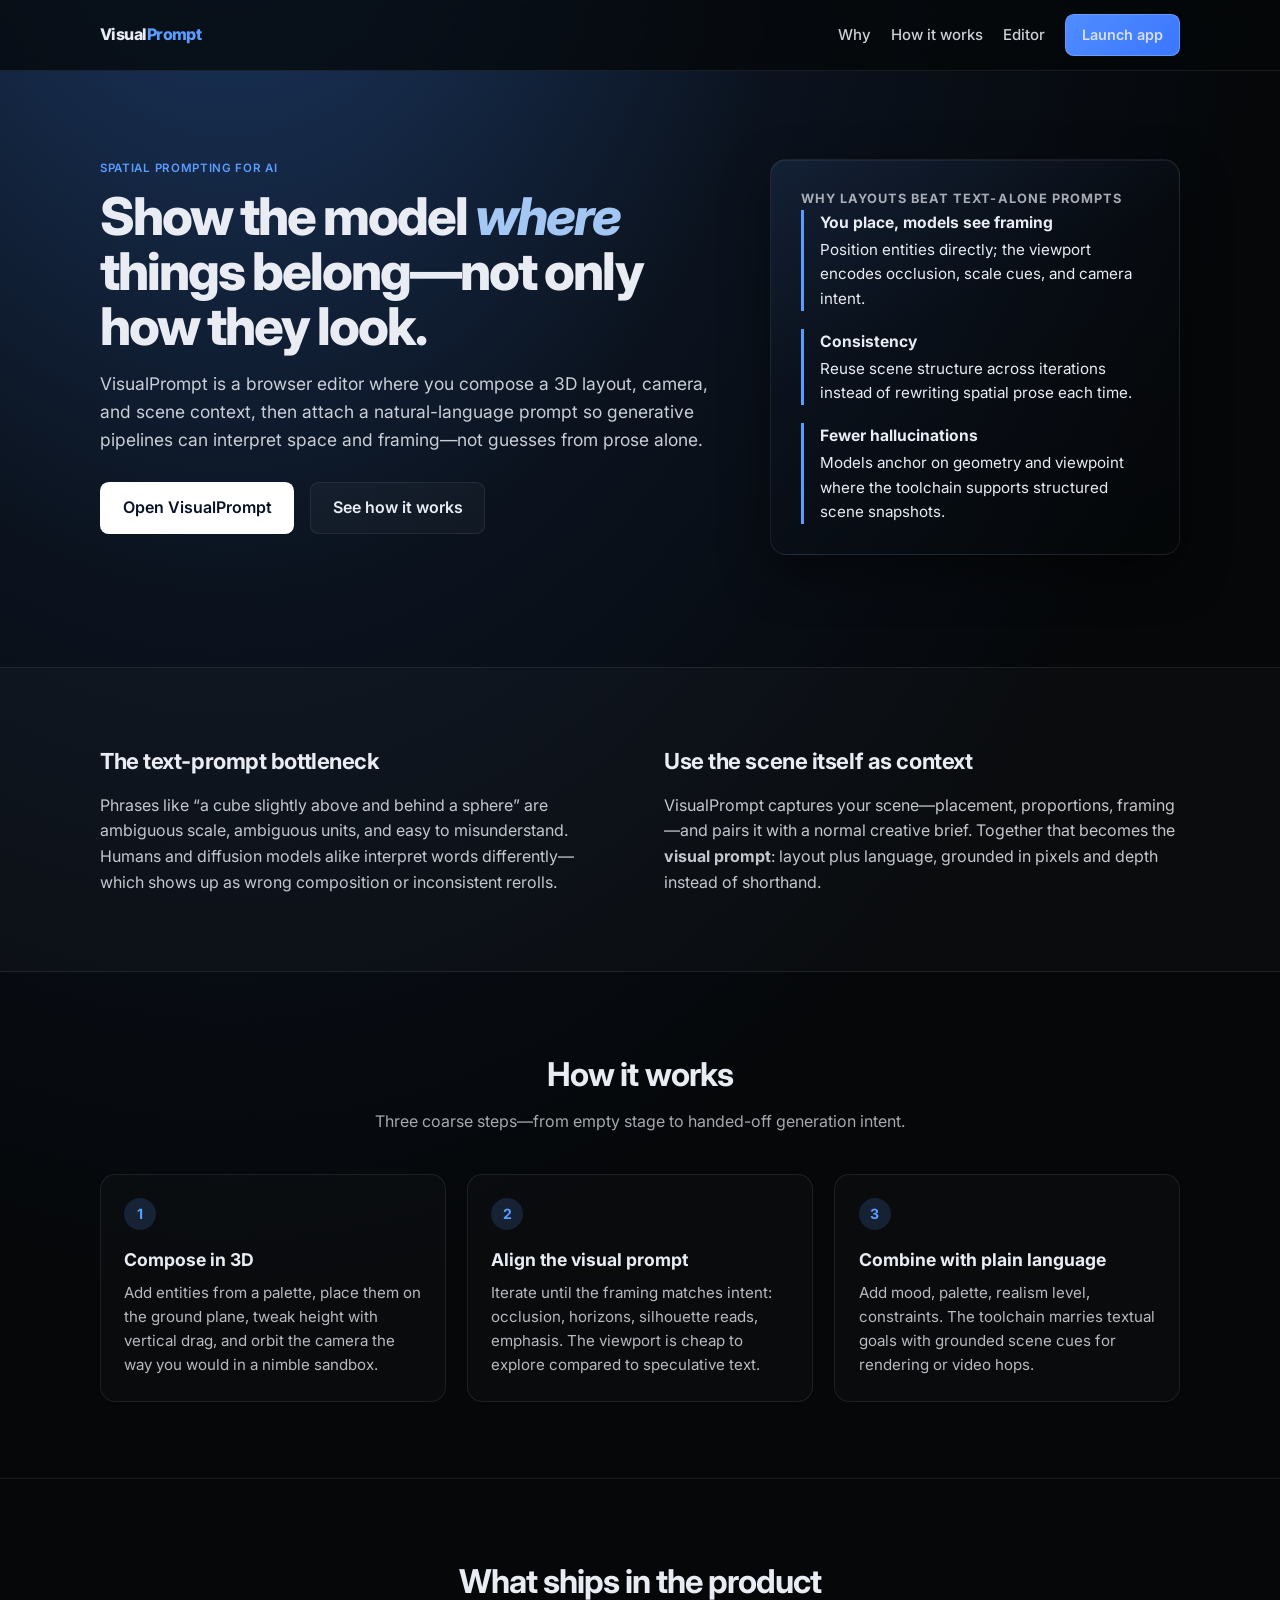
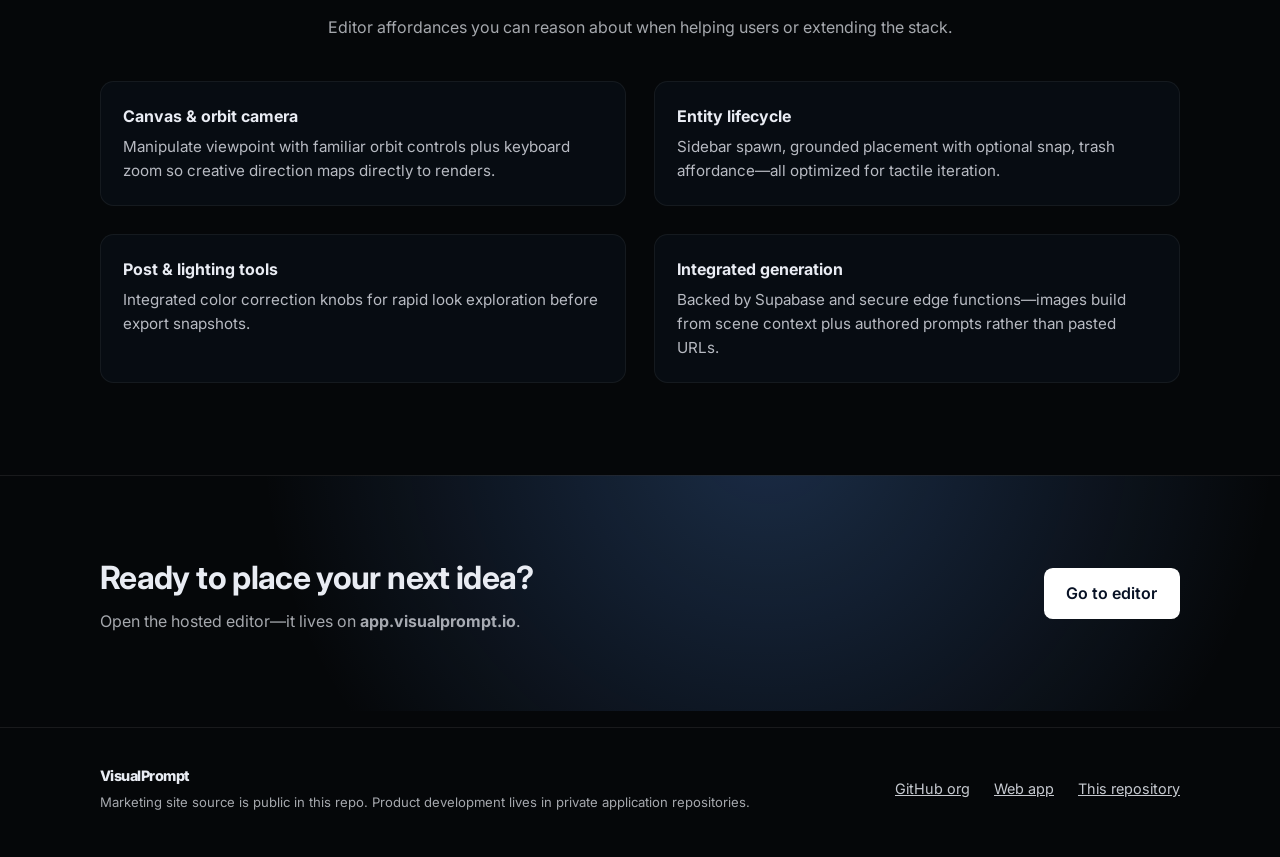
==== site/index.html @ 8e456f0f "Add GitHub Pages marketing site and agent-oriented README. Made-with: Cursor" ====
<!DOCTYPE html>
<html lang="en">
<head>
  <meta charset="UTF-8" />
  <meta name="viewport" content="width=device-width, initial-scale=1.0" />
  <meta name="description" content="VisualPrompt — compose 3D scenes as spatial visual prompts for generative image and video models." />
  <title>VisualPrompt — 3D layout as your prompt</title>
  <link rel="preconnect" href="https://fonts.googleapis.com" />
  <link rel="preconnect" href="https://fonts.gstatic.com" crossorigin />
  <link href="https://fonts.googleapis.com/css2?family=Inter:ital,wght@0,400;0,500;0,600;0,700;0,800;1,450&display=swap" rel="stylesheet" />
  <link rel="stylesheet" href="styles.css" />
</head>
<body>
  <a class="skip-link" href="#main">Skip to content</a>

  <header class="site-header">
    <div class="container header-inner">
      <a class="logo" href="#">Visual<span class="logo-mark">Prompt</span></a>
      <nav class="nav" aria-label="Primary">
        <a href="#why">Why</a>
        <a href="#how">How it works</a>
        <a href="#product">Editor</a>
        <a class="btn btn-primary" href="https://app.visualprompt.io/">Launch app</a>
      </nav>
    </div>
  </header>

  <main id="main">
    <section class="hero container">
      <div class="hero-grid">
        <div class="hero-copy">
          <p class="eyebrow">Spatial prompting for AI</p>
          <h1>Show the model <em>where</em> things belong—not only how they look.</h1>
          <p class="hero-lede">
            VisualPrompt is a browser editor where you compose a 3D layout, camera, and scene context, then attach a natural-language prompt so generative pipelines can interpret space and framing—not guesses from prose alone.
          </p>
          <div class="hero-actions">
            <a class="btn btn-lg btn-inverse" href="https://app.visualprompt.io/">Open VisualPrompt</a>
            <a class="btn btn-lg btn-ghost" href="#how">See how it works</a>
          </div>
        </div>

        <aside class="hero-panel" aria-labelledby="benefits-heading">
          <h2 id="benefits-heading" class="muted" style="font-size: 0.8rem; text-transform: uppercase; letter-spacing: 0.08em;">
            Why layouts beat text-alone prompts
          </h2>
          <ul class="stat-list">
            <li><strong>You place, models see framing</strong>Position entities directly; the viewport encodes occlusion, scale cues, and camera intent.</li>
            <li><strong>Consistency</strong>Reuse scene structure across iterations instead of rewriting spatial prose each time.</li>
            <li><strong>Fewer hallucinations</strong>Models anchor on geometry and viewpoint where the toolchain supports structured scene snapshots.</li>
          </ul>
        </aside>
      </div>
    </section>

    <section class="problem-solution band" id="why">
      <div class="container two-col">
        <div>
          <h2>The text-prompt bottleneck</h2>
          <p>
            Phrases like “a cube slightly above and behind a sphere” are ambiguous scale, ambiguous units, and easy to misunderstand. Humans and diffusion models alike interpret words differently—which shows up as wrong composition or inconsistent rerolls.
          </p>
        </div>
        <div>
          <h2>Use the scene itself as context</h2>
          <p>
            VisualPrompt captures your scene—placement, proportions, framing—and pairs it with a normal creative brief. Together that becomes the <strong>visual prompt</strong>: layout plus language, grounded in pixels and depth instead of shorthand.
          </p>
        </div>
      </div>
    </section>

    <section class="band" id="how">
      <div class="container">
        <header class="section-head">
          <h2>How it works</h2>
          <p class="muted">Three coarse steps—from empty stage to handed-off generation intent.</p>
        </header>
        <ol class="step-cards" role="list">
          <li>
            <span class="step-num">1</span>
            <h3>Compose in 3D</h3>
            <p>Add entities from a palette, place them on the ground plane, tweak height with vertical drag, and orbit the camera the way you would in a nimble sandbox.</p>
          </li>
          <li>
            <span class="step-num">2</span>
            <h3>Align the visual prompt</h3>
            <p>Iterate until the framing matches intent: occlusion, horizons, silhouette reads, emphasis. The viewport is cheap to explore compared to speculative text.</p>
          </li>
          <li>
            <span class="step-num">3</span>
            <h3>Combine with plain language</h3>
            <p>Add mood, palette, realism level, constraints. The toolchain marries textual goals with grounded scene cues for rendering or video hops.</p>
          </li>
        </ol>
      </div>
    </section>

    <section class="product-band band" id="product">
      <div class="container">
        <header class="section-head">
          <h2>What ships in the product</h2>
          <p class="muted">Editor affordances you can reason about when helping users or extending the stack.</p>
        </header>
        <dl class="feature-grid">
          <div>
            <dt>Canvas & orbit camera</dt>
            <dd>Manipulate viewpoint with familiar orbit controls plus keyboard zoom so creative direction maps directly to renders.</dd>
          </div>
          <div>
            <dt>Entity lifecycle</dt>
            <dd>Sidebar spawn, grounded placement with optional snap, trash affordance—all optimized for tactile iteration.</dd>
          </div>
          <div>
            <dt>Post & lighting tools</dt>
            <dd>Integrated color correction knobs for rapid look exploration before export snapshots.</dd>
          </div>
          <div>
            <dt>Integrated generation</dt>
            <dd>Backed by Supabase and secure edge functions—images build from scene context plus authored prompts rather than pasted URLs.</dd>
          </div>
        </dl>
      </div>
    </section>

    <section class="cta band">
      <div class="container cta-inner">
        <div>
          <h2>Ready to place your next idea?</h2>
          <p class="muted">Open the hosted editor—it lives on <strong>app.visualprompt.io</strong>.</p>
        </div>
        <a class="btn btn-lg btn-inverse" href="https://app.visualprompt.io/">Go to editor</a>
      </div>
    </section>
  </main>

  <footer class="site-footer">
    <div class="container footer-grid">
      <div>
        <div class="footer-logo logo">VisualPrompt</div>
        <div class="small muted">Marketing site source is public in this repo. Product development lives in private application repositories.</div>
      </div>
      <div class="footer-links">
        <a href="https://github.com/VisualPrompt-io">GitHub org</a>
        <a href="https://app.visualprompt.io/">Web app</a>
        <a href="https://github.com/VisualPrompt-io/visualprompt.io">This repository</a>
      </div>
    </div>
  </footer>
</body>
</html>
---- site/styles.css ----
*,
*::before,
*::after {
  box-sizing: border-box;
}

:root {
  --bg-deep: #050709;
  --bg-overlay: radial-gradient(
    115% 90% at 18% -12%,
    #1f3f6f 0%,
    rgba(22, 40, 70, 0.35) 40%,
    transparent 72%
  );
  --text: #e9ecf3;
  --muted: rgba(233, 236, 243, 0.7);
  --line: rgba(255, 255, 255, 0.08);
  --accent: #5b9cff;
  --accent-strong: #3b76ff;
}

html {
  scroll-behavior: smooth;
}

body {
  margin: 0;
  font-family: Inter, system-ui, -apple-system, sans-serif;
  color: var(--text);
  background-color: var(--bg-deep);
  background-image: var(--bg-overlay);
  min-height: 100vh;
  line-height: 1.6;
}

a {
  color: inherit;
}

.skip-link {
  position: absolute;
  left: -999rem;
  top: 0.75rem;
  padding: 0.5rem 1rem;
  background: var(--accent-strong);
  color: #fff;
  border-radius: 4px;
  z-index: 1000;
}

.skip-link:focus {
  left: 0.75rem;
}

.container {
  width: min(1080px, 100% - 2.5rem);
  margin-inline: auto;
}

.site-header {
  position: sticky;
  top: 0;
  z-index: 50;
  border-bottom: 1px solid var(--line);
  backdrop-filter: blur(12px);
  background: rgba(5, 7, 9, 0.75);
}

.header-inner {
  display: flex;
  align-items: center;
  justify-content: space-between;
  gap: 1rem;
  padding: 0.875rem 0;
}

.logo {
  font-weight: 800;
  letter-spacing: -0.035em;
  text-decoration: none;
}

.logo-mark {
  color: var(--accent);
  margin-right: 0.15em;
}

.nav {
  display: flex;
  flex-wrap: wrap;
  align-items: center;
  gap: 1rem 1.25rem;
  font-weight: 500;
  font-size: 0.9375rem;
}

.nav a {
  text-decoration: none;
  color: rgba(233, 236, 243, 0.88);
}

.nav a:not(.btn):hover {
  color: #fff;
}

.btn {
  display: inline-flex;
  align-items: center;
  justify-content: center;
  gap: 0.35rem;
  padding: 0.52rem 1rem;
  border-radius: 0.55rem;
  font-weight: 600;
  font-size: 0.9rem;
  text-decoration: none;
  border: 1px solid transparent;
  transition: background 0.15s ease, border-color 0.15s ease, transform 0.12s ease;
}

.btn:active {
  transform: translateY(1px);
}

.btn-primary {
  background: linear-gradient(135deg, #4f8dff, var(--accent-strong));
  border-color: rgba(122, 170, 255, 0.65);
  color: #071018;
}

.btn-primary:hover {
  filter: brightness(1.06);
}

.btn-ghost {
  border-color: var(--line);
  color: var(--text);
  background: rgba(255, 255, 255, 0.03);
}

.btn-ghost:hover {
  border-color: rgba(255, 255, 255, 0.2);
  background: rgba(255, 255, 255, 0.06);
}

.btn-lg {
  padding: 0.75rem 1.35rem;
  font-size: 1rem;
}

.btn-inverse {
  background: #fff;
  color: #081225;
}

.btn-inverse:hover {
  filter: brightness(1.05);
}

.hero {
  padding: clamp(3rem, 8vw, 5.5rem) 0 clamp(4rem, 12vw, 7rem);
}

.hero-grid {
  display: grid;
  gap: clamp(2rem, 5vw, 3.5rem);
  align-items: start;
}

@media (min-width: 880px) {
  .hero-grid {
    grid-template-columns: minmax(0, 3fr) minmax(260px, 2fr);
  }
}

.hero-copy h1 {
  font-size: clamp(2rem, 4.5vw, 3.25rem);
  line-height: 1.06;
  margin: 0 0 1rem;
  letter-spacing: -0.038em;
  font-weight: 800;
}

.hero-copy em {
  font-style: italic;
  color: rgba(173, 210, 255, 0.94);
}

.eyebrow {
  margin: 0 0 0.75rem;
  font-weight: 600;
  letter-spacing: 0.06em;
  text-transform: uppercase;
  font-size: 0.72rem;
  color: var(--accent);
}

.hero-lede {
  margin: 0 0 1.75rem;
  font-size: 1.09rem;
  color: rgba(233, 236, 243, 0.86);
}

.hero-actions {
  display: flex;
  flex-wrap: wrap;
  gap: 0.75rem 1rem;
}

.hero-panel {
  border-radius: 1rem;
  border: 1px solid var(--line);
  background: linear-gradient(
    155deg,
    rgba(94, 150, 255, 0.11),
    rgba(91, 156, 255, 0.02) 40%,
    rgba(5, 7, 9, 0.25)
  );
  padding: clamp(1.35rem, 3vw, 1.85rem);
  box-shadow:
    inset 0 1px rgba(255, 255, 255, 0.06),
    0 18px 50px rgba(0, 0, 0, 0.45);
}

.stat-list {
  margin: 0;
  padding: 0;
  list-style: none;
  display: flex;
  flex-direction: column;
  gap: 1.1rem;
  font-size: 0.95rem;
}

.stat-list li {
  border-left: 3px solid var(--accent);
  padding-left: 1rem;
}

.stat-list strong {
  display: block;
  margin-bottom: 0.2rem;
  font-size: 0.98rem;
}

.band {
  padding-block: clamp(3rem, 8vw, 4.75rem);
}

.problem-solution.band {
  border-block: 1px solid var(--line);
  background: rgba(255, 255, 255, 0.02);
}

.two-col {
  display: grid;
  gap: clamp(1.75rem, 5vw, 3rem);
}

@media (min-width: 800px) {
  .two-col {
    grid-template-columns: repeat(2, minmax(0, 1fr));
  }
}

.two-col h2 {
  margin: 0 0 0.85rem;
  font-size: 1.38rem;
  letter-spacing: -0.02em;
}

.two-col p {
  margin: 0;
  color: rgba(233, 236, 243, 0.83);
}

.section-head {
  text-align: center;
  margin-bottom: 2.5rem;
}

.section-head h2 {
  margin: 0 0 0.5rem;
  font-size: clamp(1.65rem, 3vw, 2.05rem);
  letter-spacing: -0.03em;
}

.muted {
  color: var(--muted);
  margin: 0;
}

.step-cards {
  list-style: none;
  padding: 0;
  margin: 0;
  display: grid;
  gap: 1rem;
}

@media (min-width: 720px) {
  .step-cards {
    grid-template-columns: repeat(3, minmax(0, 1fr));
    gap: 1.35rem;
  }
}

.step-cards li {
  border: 1px solid var(--line);
  border-radius: 0.95rem;
  padding: 1.45rem;
  background: rgba(255, 255, 255, 0.02);
}

.step-num {
  display: inline-flex;
  align-items: center;
  justify-content: center;
  width: 2rem;
  height: 2rem;
  border-radius: 999px;
  font-weight: 700;
  font-size: 0.88rem;
  background: rgba(91, 156, 255, 0.16);
  color: var(--accent);
  margin-bottom: 1rem;
}

.step-cards h3 {
  margin: 0 0 0.4rem;
  font-size: 1.1rem;
}

.step-cards p {
  margin: 0;
  color: rgba(233, 236, 243, 0.78);
  font-size: 0.945rem;
}

.product-band.band {
  border-top: 1px solid var(--line);
}

.feature-grid {
  display: grid;
  gap: clamp(1.25rem, 3vw, 1.75rem);
}

@media (min-width: 720px) {
  .feature-grid {
    grid-template-columns: repeat(2, minmax(0, 1fr));
  }
}

.feature-grid > div {
  border: 1px solid rgba(255, 255, 255, 0.055);
  border-radius: 0.85rem;
  padding: 1.35rem;
  background: rgba(91, 156, 255, 0.04);
}

.feature-grid dt {
  font-weight: 700;
  margin-bottom: 0.35rem;
}

.feature-grid dd {
  margin: 0;
  color: rgba(233, 236, 243, 0.78);
  font-size: 0.95rem;
}

.cta.band {
  border-top: 1px solid var(--line);
  background: radial-gradient(circle at 60% -20%, rgba(91, 156, 255, 0.25), transparent 62%);
}

.cta-inner {
  display: flex;
  flex-wrap: wrap;
  align-items: center;
  justify-content: space-between;
  gap: 1.35rem;
}

.cta-inner h2 {
  margin: 0 0 0.35rem;
  font-size: clamp(1.4rem, 2.8vw, 2rem);
  letter-spacing: -0.02em;
}

.site-footer {
  border-top: 1px solid var(--line);
  padding: 2.25rem 0 2.75rem;
  margin-top: 1rem;
  font-size: 0.9rem;
}

.footer-grid {
  display: flex;
  flex-wrap: wrap;
  justify-content: space-between;
  gap: 1.5rem;
}

.footer-links {
  display: flex;
  flex-wrap: wrap;
  gap: 1rem 1.5rem;
  align-items: center;
}

.footer-links a {
  color: rgba(233, 236, 243, 0.85);
}

.footer-links a:hover {
  color: #fff;
}

.small {
  font-size: 0.82rem;
}

.footer-logo {
  margin-bottom: 0.35rem;
}
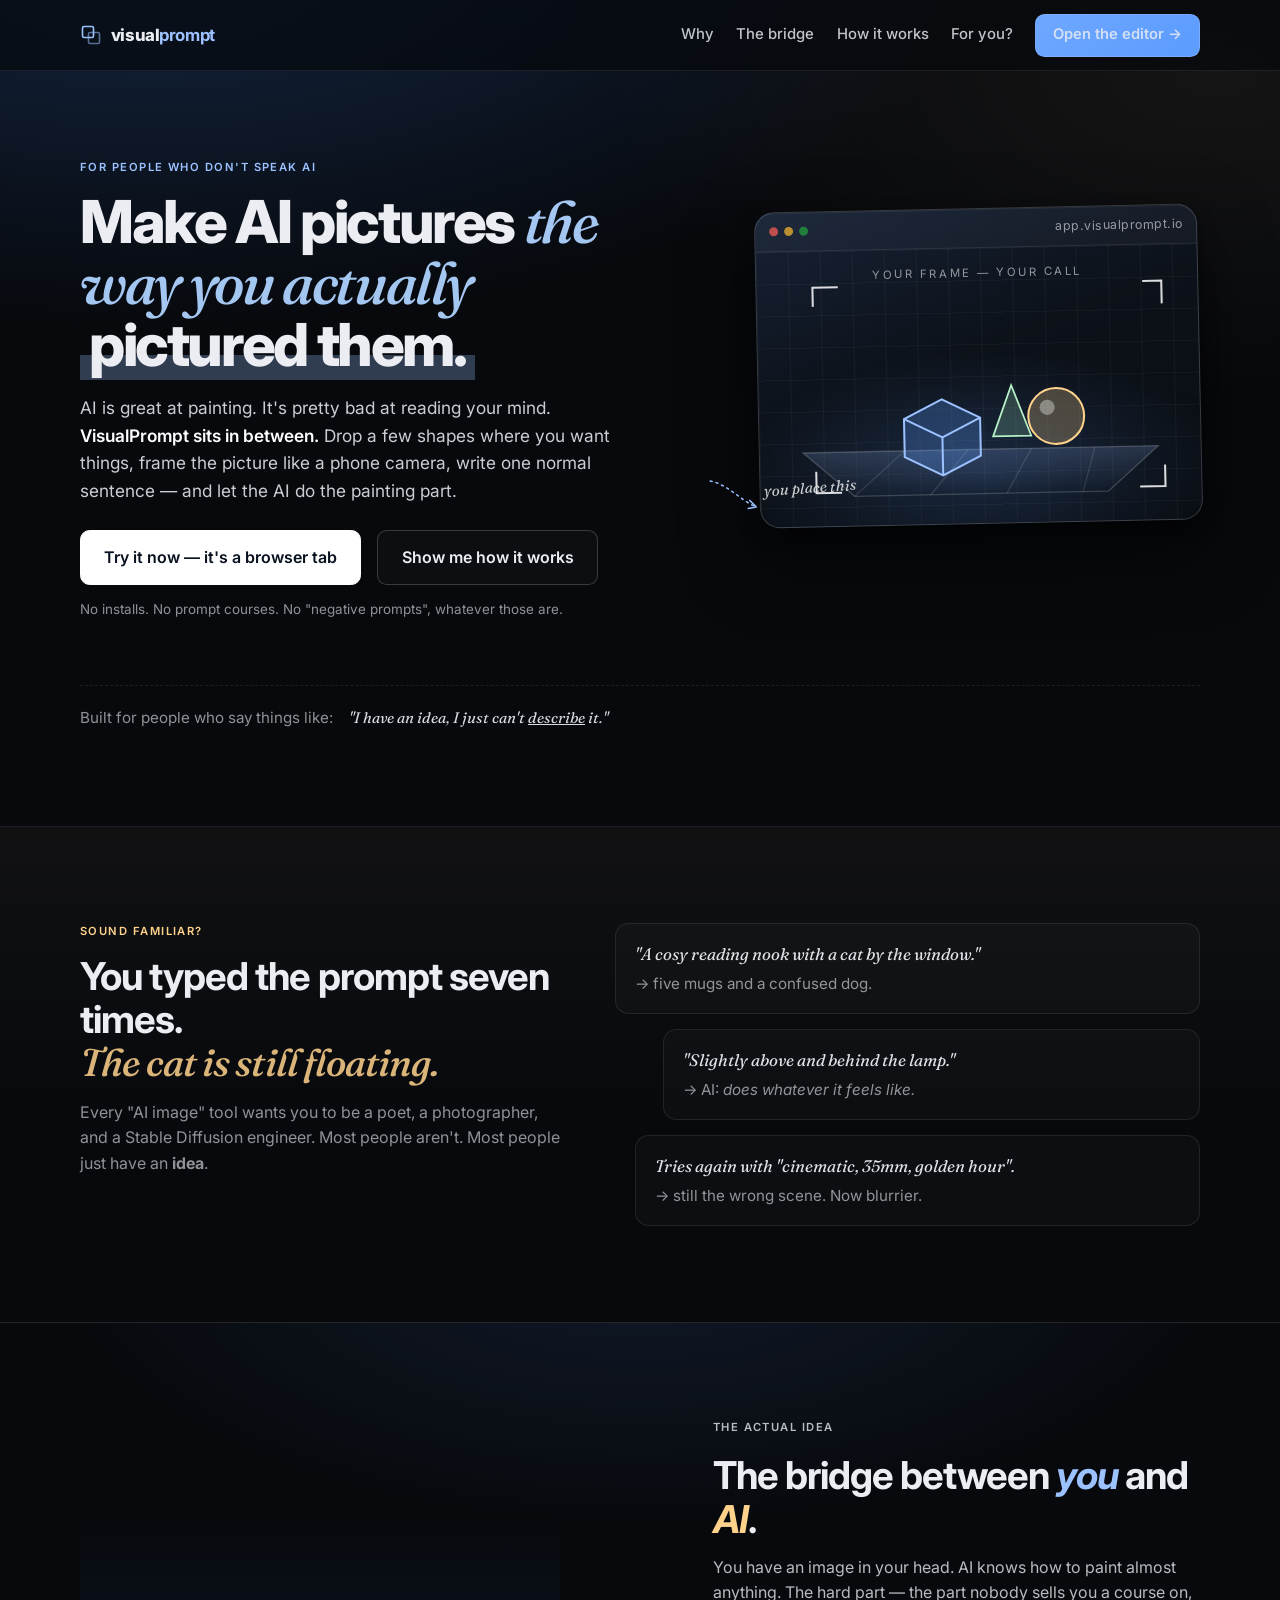
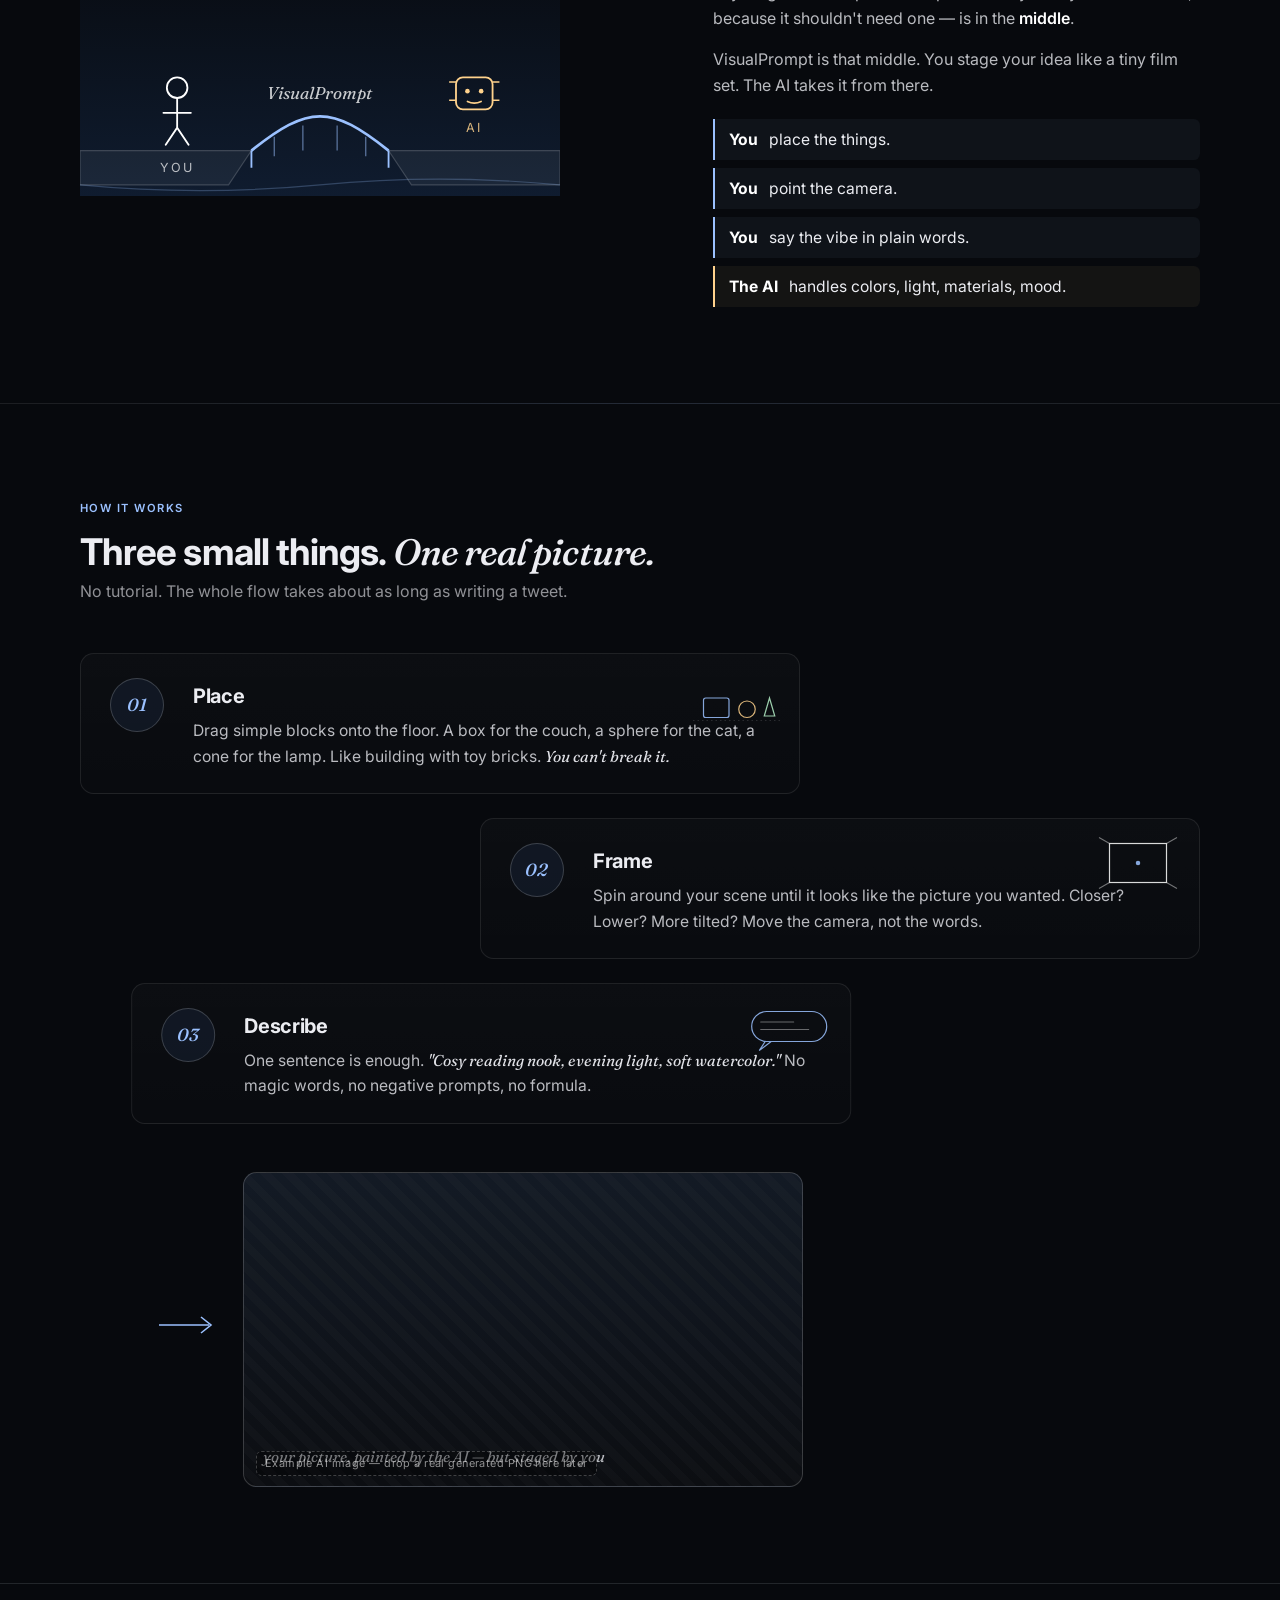
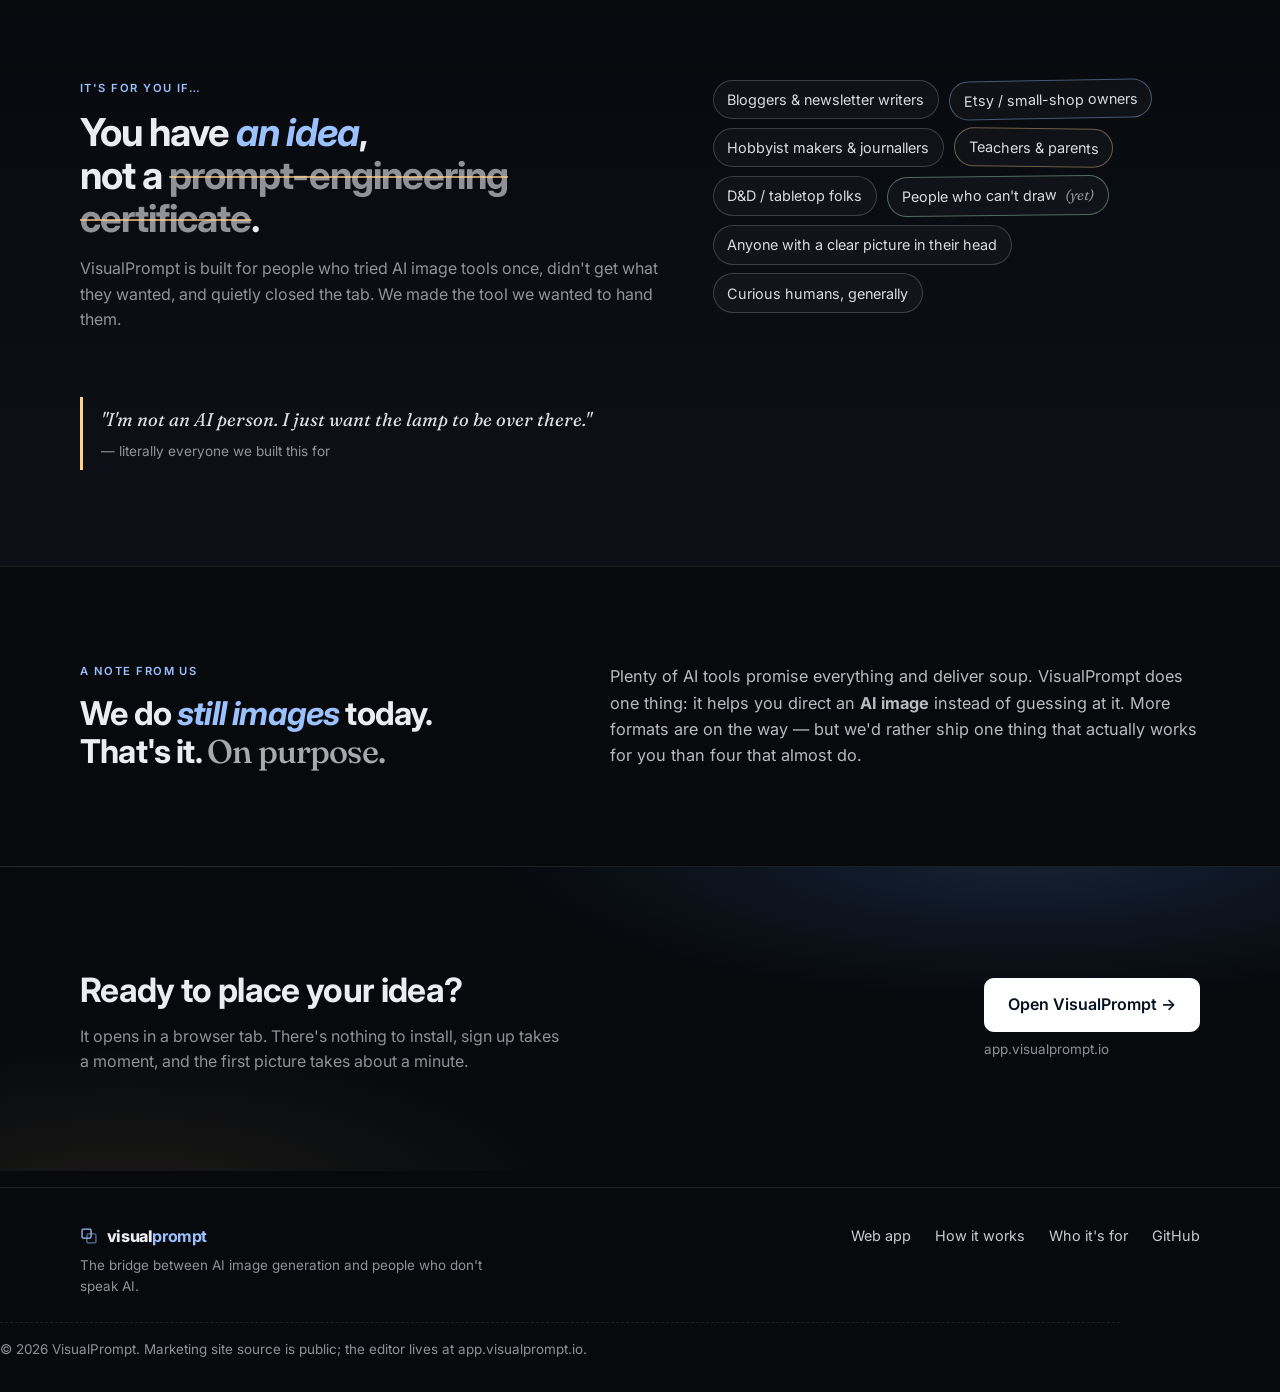
==== commit 1da0217f: "Reposition landing for AI-novices; add marketing strategy doc. The MVP only ships still-image genera" ====
--- a/site/index.html
+++ b/site/index.html
@@ -3,11 +3,15 @@
 <head>
   <meta charset="UTF-8" />
   <meta name="viewport" content="width=device-width, initial-scale=1.0" />
-  <meta name="description" content="VisualPrompt — compose 3D scenes as spatial visual prompts for generative image and video models." />
-  <title>VisualPrompt — 3D layout as your prompt</title>
+  <meta name="description" content="VisualPrompt — make AI pictures the way you actually pictured them. Place objects, frame the camera, describe the vibe. No prompt-engineering required." />
+  <meta property="og:title" content="VisualPrompt — make AI pictures the way you actually pictured them" />
+  <meta property="og:description" content="The bridge between AI image generation and people who don't speak AI. Place. Frame. Describe. Done." />
+  <meta property="og:type" content="website" />
+  <meta property="og:url" content="https://visualprompt.io/" />
+  <title>VisualPrompt — make AI pictures the way you actually pictured them</title>
   <link rel="preconnect" href="https://fonts.googleapis.com" />
   <link rel="preconnect" href="https://fonts.gstatic.com" crossorigin />
-  <link href="https://fonts.googleapis.com/css2?family=Inter:ital,wght@0,400;0,500;0,600;0,700;0,800;1,450&display=swap" rel="stylesheet" />
+  <link href="https://fonts.googleapis.com/css2?family=Inter:ital,wght@0,400;0,500;0,600;0,700;0,800;1,500&family=Fraunces:ital,wght@0,500;0,700;1,500&display=swap" rel="stylesheet" />
   <link rel="stylesheet" href="styles.css" />
 </head>
 <body>
@@ -15,137 +19,385 @@
 
   <header class="site-header">
     <div class="container header-inner">
-      <a class="logo" href="#">Visual<span class="logo-mark">Prompt</span></a>
+      <a class="logo" href="#top" aria-label="VisualPrompt — home">
+        <span class="logo-mark" aria-hidden="true">
+          <svg width="22" height="22" viewBox="0 0 22 22" fill="none" xmlns="http://www.w3.org/2000/svg">
+            <rect x="2.5" y="2.5" width="11" height="11" rx="1.5" stroke="currentColor" stroke-width="1.6"/>
+            <rect x="8.5" y="8.5" width="11" height="11" rx="1.5" stroke="currentColor" stroke-width="1.6" opacity="0.55"/>
+          </svg>
+        </span>
+        <span class="logo-word">visual<span class="logo-em">prompt</span></span>
+      </a>
       <nav class="nav" aria-label="Primary">
-        <a href="#why">Why</a>
+        <a href="#problem">Why</a>
+        <a href="#bridge">The bridge</a>
         <a href="#how">How it works</a>
-        <a href="#product">Editor</a>
-        <a class="btn btn-primary" href="https://app.visualprompt.io/">Launch app</a>
+        <a href="#for-you">For you?</a>
+        <a class="btn btn-primary" href="https://app.visualprompt.io/">Open the editor →</a>
       </nav>
     </div>
   </header>
 
   <main id="main">
-    <section class="hero container">
-      <div class="hero-grid">
+    <a id="top" tabindex="-1"></a>
+
+    <!-- HERO ============================================================ -->
+    <section class="hero">
+      <div class="container hero-grid">
         <div class="hero-copy">
-          <p class="eyebrow">Spatial prompting for AI</p>
-          <h1>Show the model <em>where</em> things belong—not only how they look.</h1>
+          <p class="eyebrow">For people who don't speak AI</p>
+          <h1>
+            Make AI pictures
+            <span class="serif"><em>the way you actually</em></span>
+            <span class="hl">pictured them.</span>
+          </h1>
+
           <p class="hero-lede">
-            VisualPrompt is a browser editor where you compose a 3D layout, camera, and scene context, then attach a natural-language prompt so generative pipelines can interpret space and framing—not guesses from prose alone.
-          </p>
+            AI is great at painting. It's pretty bad at reading your mind.
+            <strong>VisualPrompt sits in between.</strong>
+            Drop a few shapes where you want things, frame the picture like a phone camera,
+            write one normal sentence — and let the AI do the painting part.
+          </p>
+
           <div class="hero-actions">
-            <a class="btn btn-lg btn-inverse" href="https://app.visualprompt.io/">Open VisualPrompt</a>
-            <a class="btn btn-lg btn-ghost" href="#how">See how it works</a>
+            <a class="btn btn-lg btn-inverse" href="https://app.visualprompt.io/">Try it now — it's a browser tab</a>
+            <a class="btn btn-lg btn-ghost" href="#how">Show me how it works</a>
           </div>
-        </div>
-
-        <aside class="hero-panel" aria-labelledby="benefits-heading">
-          <h2 id="benefits-heading" class="muted" style="font-size: 0.8rem; text-transform: uppercase; letter-spacing: 0.08em;">
-            Why layouts beat text-alone prompts
+
+          <p class="hero-foot small muted">
+            No installs. No prompt courses. No "negative prompts", whatever those are.
+          </p>
+        </div>
+
+        <!-- Asymmetric, slightly tilted product card -->
+        <aside class="hero-stage" aria-label="Product preview">
+          <div class="stage-frame">
+            <div class="stage-chrome">
+              <span></span><span></span><span></span>
+              <em>app.visualprompt.io</em>
+            </div>
+            <div class="stage-body">
+              <!-- Decorative illustration: a tiny scene + camera framing -->
+              <svg class="scene-illustration" viewBox="0 0 320 200" role="img" aria-label="A simple staged scene with a cube and a sphere on a ground plane, framed by a camera viewfinder">
+                <defs>
+                  <linearGradient id="ground" x1="0" y1="0" x2="0" y2="1">
+                    <stop offset="0" stop-color="#9bbcff" stop-opacity="0.18"/>
+                    <stop offset="1" stop-color="#9bbcff" stop-opacity="0"/>
+                  </linearGradient>
+                </defs>
+                <!-- ground plane -->
+                <path d="M20 150 L300 150 L260 185 L60 185 Z" fill="url(#ground)" stroke="rgba(255,255,255,0.18)"/>
+                <!-- grid lines -->
+                <path d="M60 185 L100 150 M120 185 L150 150 M180 185 L200 150 M240 185 L250 150" stroke="rgba(255,255,255,0.12)" stroke-width="1"/>
+                <!-- cube -->
+                <g transform="translate(100 95)">
+                  <path d="M0 30 L30 15 L60 30 L60 60 L30 75 L0 60 Z" fill="rgba(91,156,255,0.25)" stroke="#9bc1ff" stroke-width="1.6"/>
+                  <path d="M0 30 L30 45 L60 30 M30 45 L30 75" stroke="#9bc1ff" stroke-width="1.6" fill="none"/>
+                </g>
+                <!-- sphere -->
+                <circle cx="220" cy="125" r="22" fill="rgba(255,210,140,0.25)" stroke="#ffd28c" stroke-width="1.6"/>
+                <circle cx="213" cy="118" r="6" fill="rgba(255,255,255,0.35)"/>
+                <!-- cone hint -->
+                <path d="M170 140 L185 100 L200 140 Z" fill="rgba(178,255,200,0.18)" stroke="#b5f0c8" stroke-width="1.4"/>
+                <!-- camera frame brackets -->
+                <g stroke="#fff" stroke-width="1.6" fill="none" opacity="0.85">
+                  <path d="M30 35 L30 20 L50 20"/>
+                  <path d="M290 20 L305 20 L305 38"/>
+                  <path d="M305 165 L305 182 L285 182"/>
+                  <path d="M50 182 L30 182 L30 165"/>
+                </g>
+                <!-- caption -->
+                <text x="160" y="14" text-anchor="middle" fill="rgba(255,255,255,0.55)" font-family="Inter, sans-serif" font-size="9" letter-spacing="2">YOUR FRAME — YOUR CALL</text>
+              </svg>
+            </div>
+          </div>
+
+          <!-- Floating "you direct" annotation -->
+          <div class="stage-annotation" aria-hidden="true">
+            <svg width="48" height="36" viewBox="0 0 48 36" fill="none">
+              <path d="M2 4 C 18 8, 30 24, 44 32" stroke="#9bc1ff" stroke-width="1.5" fill="none" stroke-linecap="round" stroke-dasharray="2 4"/>
+              <path d="M40 26 L46 33 L38 34" stroke="#9bc1ff" stroke-width="1.5" fill="none" stroke-linecap="round" stroke-linejoin="round"/>
+            </svg>
+            <span>you place this</span>
+          </div>
+        </aside>
+      </div>
+
+      <!-- Soft trust strip -->
+      <div class="container trust-strip">
+        <span>Built for people who say things like:</span>
+        <em>"I have an idea, I just can't <u>describe</u> it."</em>
+      </div>
+    </section>
+
+    <!-- PROBLEM / SOUND FAMILIAR ======================================== -->
+    <section id="problem" class="band band-problem">
+      <div class="container problem-grid">
+        <div class="problem-head">
+          <p class="eyebrow eyebrow-warm">Sound familiar?</p>
+          <h2>
+            You typed the prompt seven times.<br/>
+            <span class="serif"><em>The cat is still floating.</em></span>
           </h2>
-          <ul class="stat-list">
-            <li><strong>You place, models see framing</strong>Position entities directly; the viewport encodes occlusion, scale cues, and camera intent.</li>
-            <li><strong>Consistency</strong>Reuse scene structure across iterations instead of rewriting spatial prose each time.</li>
-            <li><strong>Fewer hallucinations</strong>Models anchor on geometry and viewpoint where the toolchain supports structured scene snapshots.</li>
+          <p class="muted">
+            Every "AI image" tool wants you to be a poet, a photographer, and a Stable&nbsp;Diffusion engineer.
+            Most people aren't. Most people just have an <strong>idea</strong>.
+          </p>
+        </div>
+
+        <ul class="pain-list" role="list">
+          <li class="pain pain-a">
+            <div class="pain-quote">"A cosy reading nook with a cat by the window."</div>
+            <div class="pain-result">→ five mugs and a confused dog.</div>
+          </li>
+          <li class="pain pain-b">
+            <div class="pain-quote">"Slightly above and behind the lamp."</div>
+            <div class="pain-result">→ AI: <em>does whatever it feels like.</em></div>
+          </li>
+          <li class="pain pain-c">
+            <div class="pain-quote">Tries again with "cinematic, 35mm, golden hour".</div>
+            <div class="pain-result">→ still the wrong scene. Now blurrier.</div>
+          </li>
+        </ul>
+      </div>
+    </section>
+
+    <!-- THE BRIDGE ====================================================== -->
+    <section id="bridge" class="band band-bridge">
+      <div class="container bridge-grid">
+        <div class="bridge-visual" aria-hidden="true">
+          <svg viewBox="0 0 420 240" xmlns="http://www.w3.org/2000/svg" role="img" aria-label="A small bridge connecting a person on the left to an AI on the right">
+            <defs>
+              <linearGradient id="sky" x1="0" y1="0" x2="0" y2="1">
+                <stop offset="0" stop-color="#1f3f6f" stop-opacity="0.0"/>
+                <stop offset="1" stop-color="#1f3f6f" stop-opacity="0.35"/>
+              </linearGradient>
+            </defs>
+            <rect x="0" y="0" width="420" height="240" fill="url(#sky)"/>
+
+            <!-- left shore -->
+            <path d="M0 200 L150 200 L130 230 L0 230 Z" fill="rgba(255,255,255,0.05)" stroke="rgba(255,255,255,0.18)"/>
+            <!-- right shore -->
+            <path d="M270 200 L420 200 L420 230 L290 230 Z" fill="rgba(255,255,255,0.05)" stroke="rgba(255,255,255,0.18)"/>
+
+            <!-- bridge -->
+            <path d="M150 200 C 200 160, 220 160, 270 200" stroke="#9bc1ff" stroke-width="2.4" fill="none"/>
+            <path d="M150 200 L150 215 M270 200 L270 215" stroke="#9bc1ff" stroke-width="1.6"/>
+            <path d="M170 188 L170 205 M195 178 L195 200 M225 178 L225 200 M250 188 L250 205" stroke="rgba(155,193,255,0.5)" stroke-width="1.2"/>
+
+            <!-- bridge label -->
+            <text x="210" y="155" text-anchor="middle" fill="rgba(255,255,255,0.78)" font-family="Fraunces, serif" font-style="italic" font-size="15">VisualPrompt</text>
+
+            <!-- left figure (you) -->
+            <g transform="translate(85 145)">
+              <circle cx="0" cy="0" r="9" fill="none" stroke="#fff" stroke-width="1.6"/>
+              <path d="M0 9 L0 35 M-12 22 L12 22 M-10 50 L0 35 L10 50" stroke="#fff" stroke-width="1.6" fill="none" stroke-linecap="round"/>
+              <text x="0" y="74" text-anchor="middle" fill="rgba(255,255,255,0.7)" font-family="Inter, sans-serif" font-size="11" letter-spacing="2">YOU</text>
+            </g>
+
+            <!-- right figure (AI) -->
+            <g transform="translate(345 150)">
+              <rect x="-16" y="-14" width="32" height="28" rx="6" fill="none" stroke="#ffd28c" stroke-width="1.6"/>
+              <circle cx="-6" cy="-2" r="2" fill="#ffd28c"/>
+              <circle cx="6" cy="-2" r="2" fill="#ffd28c"/>
+              <path d="M-6 7 Q 0 10 6 7" stroke="#ffd28c" stroke-width="1.4" fill="none" stroke-linecap="round"/>
+              <path d="M-16 -10 L-22 -10 M16 -10 L22 -10 M-16 6 L-22 6 M16 6 L22 6" stroke="#ffd28c" stroke-width="1.4"/>
+              <text x="0" y="34" text-anchor="middle" fill="rgba(255,210,140,0.85)" font-family="Inter, sans-serif" font-size="11" letter-spacing="2">AI</text>
+            </g>
+
+            <!-- water hint -->
+            <path d="M0 230 Q 105 240 210 230 T 420 230" stroke="rgba(155,193,255,0.25)" stroke-width="1" fill="none"/>
+          </svg>
+        </div>
+
+        <div class="bridge-copy">
+          <p class="eyebrow">The actual idea</p>
+          <h2>The bridge between <em>you</em> and <em>AI</em>.</h2>
+          <p>
+            You have an image in your head. AI knows how to paint almost anything.
+            The hard part — the part nobody sells you a course on, because it shouldn't need one —
+            is in the <strong>middle</strong>.
+          </p>
+          <p>
+            VisualPrompt is that middle. You stage your idea like a tiny film set. The AI takes it from there.
+          </p>
+          <ul class="bridge-bullets" role="list">
+            <li><b>You</b> place the things.</li>
+            <li><b>You</b> point the camera.</li>
+            <li><b>You</b> say the vibe in plain words.</li>
+            <li><b>The AI</b> handles colors, light, materials, mood.</li>
           </ul>
+        </div>
+      </div>
+    </section>
+
+    <!-- HOW IT WORKS ==================================================== -->
+    <section id="how" class="band band-how">
+      <div class="container">
+        <header class="section-head section-head-left">
+          <p class="eyebrow">How it works</p>
+          <h2>Three small things. <span class="serif"><em>One real picture.</em></span></h2>
+          <p class="muted">No tutorial. The whole flow takes about as long as writing a tweet.</p>
+        </header>
+
+        <ol class="steps" role="list">
+          <li class="step step-1">
+            <div class="step-marker"><span>01</span></div>
+            <div class="step-body">
+              <h3>Place</h3>
+              <p>Drag simple blocks onto the floor. A box for the couch, a sphere for the cat, a cone for the lamp. Like building with toy bricks. <em>You can't break it.</em></p>
+            </div>
+            <div class="step-doodle" aria-hidden="true">
+              <svg viewBox="0 0 120 80" fill="none">
+                <rect x="14" y="40" width="34" height="26" rx="3" stroke="#9bc1ff" stroke-width="1.6"/>
+                <circle cx="72" cy="55" r="11" stroke="#ffd28c" stroke-width="1.6"/>
+                <path d="M95 64 L102 40 L109 64 Z" stroke="#b5f0c8" stroke-width="1.6"/>
+                <path d="M0 70 L120 70" stroke="rgba(255,255,255,0.2)" stroke-dasharray="2 4"/>
+              </svg>
+            </div>
+          </li>
+
+          <li class="step step-2">
+            <div class="step-marker"><span>02</span></div>
+            <div class="step-body">
+              <h3>Frame</h3>
+              <p>Spin around your scene until it looks like the picture you wanted. Closer? Lower? More tilted? Move the camera, not the words.</p>
+            </div>
+            <div class="step-doodle" aria-hidden="true">
+              <svg viewBox="0 0 120 80" fill="none">
+                <rect x="22" y="14" width="76" height="52" stroke="#fff" stroke-width="1.6"/>
+                <path d="M22 14 L8 6 M98 14 L112 6 M22 66 L8 74 M98 66 L112 74" stroke="rgba(255,255,255,0.5)" stroke-width="1.4"/>
+                <circle cx="60" cy="40" r="3" fill="#9bc1ff"/>
+              </svg>
+            </div>
+          </li>
+
+          <li class="step step-3">
+            <div class="step-marker"><span>03</span></div>
+            <div class="step-body">
+              <h3>Describe</h3>
+              <p>One sentence is enough. <em>"Cosy reading nook, evening light, soft watercolor."</em> No magic words, no negative prompts, no formula.</p>
+            </div>
+            <div class="step-doodle" aria-hidden="true">
+              <svg viewBox="0 0 120 80" fill="none">
+                <rect x="10" y="18" width="100" height="40" rx="20" stroke="#9bc1ff" stroke-width="1.6"/>
+                <path d="M28 58 L20 70 L36 58" stroke="#9bc1ff" stroke-width="1.6" fill="none"/>
+                <path d="M22 32 L66 32 M22 42 L86 42" stroke="rgba(255,255,255,0.45)" stroke-width="1.4" stroke-linecap="round"/>
+              </svg>
+            </div>
+          </li>
+        </ol>
+
+        <div class="steps-result" aria-label="Example output area">
+          <div class="result-arrow" aria-hidden="true">
+            <svg viewBox="0 0 60 28" fill="none">
+              <path d="M2 14 L52 14" stroke="#9bc1ff" stroke-width="1.6"/>
+              <path d="M44 6 L54 14 L44 22" stroke="#9bc1ff" stroke-width="1.6" fill="none"/>
+            </svg>
+          </div>
+          <div class="result-tile" data-placeholder="Example AI image — drop a real generated PNG here later">
+            <span class="result-caption">your picture, painted by the AI — but staged by you</span>
+          </div>
+        </div>
+      </div>
+    </section>
+
+    <!-- FOR YOU IF ====================================================== -->
+    <section id="for-you" class="band band-foryou">
+      <div class="container foryou-grid">
+        <div class="foryou-copy">
+          <p class="eyebrow">It's for you if…</p>
+          <h2>
+            You have <em>an idea</em>,
+            <br/>not a <span class="strike">prompt-engineering certificate</span>.
+          </h2>
+          <p class="muted">
+            VisualPrompt is built for people who tried AI image tools once, didn't get what they wanted,
+            and quietly closed the tab. We made the tool we wanted to hand them.
+          </p>
+        </div>
+
+        <ul class="chips" role="list">
+          <li>Bloggers &amp; newsletter writers</li>
+          <li>Etsy / small-shop owners</li>
+          <li>Hobbyist makers &amp; journallers</li>
+          <li>Teachers &amp; parents</li>
+          <li>D&amp;D / tabletop folks</li>
+          <li>People who can't draw <em>(yet)</em></li>
+          <li>Anyone with a clear picture in their head</li>
+          <li>Curious humans, generally</li>
+        </ul>
+
+        <aside class="foryou-quote">
+          <blockquote>
+            "I'm not an AI person. I just want the lamp to be <em>over there</em>."
+          </blockquote>
+          <p class="quote-attrib">— literally everyone we built this for</p>
         </aside>
       </div>
     </section>
 
-    <section class="problem-solution band" id="why">
-      <div class="container two-col">
+    <!-- HONEST FINE PRINT =============================================== -->
+    <section class="band band-honest">
+      <div class="container honest-grid">
         <div>
-          <h2>The text-prompt bottleneck</h2>
-          <p>
-            Phrases like “a cube slightly above and behind a sphere” are ambiguous scale, ambiguous units, and easy to misunderstand. Humans and diffusion models alike interpret words differently—which shows up as wrong composition or inconsistent rerolls.
-          </p>
-        </div>
-        <div>
-          <h2>Use the scene itself as context</h2>
-          <p>
-            VisualPrompt captures your scene—placement, proportions, framing—and pairs it with a normal creative brief. Together that becomes the <strong>visual prompt</strong>: layout plus language, grounded in pixels and depth instead of shorthand.
-          </p>
-        </div>
-      </div>
-    </section>
-
-    <section class="band" id="how">
-      <div class="container">
-        <header class="section-head">
-          <h2>How it works</h2>
-          <p class="muted">Three coarse steps—from empty stage to handed-off generation intent.</p>
-        </header>
-        <ol class="step-cards" role="list">
-          <li>
-            <span class="step-num">1</span>
-            <h3>Compose in 3D</h3>
-            <p>Add entities from a palette, place them on the ground plane, tweak height with vertical drag, and orbit the camera the way you would in a nimble sandbox.</p>
-          </li>
-          <li>
-            <span class="step-num">2</span>
-            <h3>Align the visual prompt</h3>
-            <p>Iterate until the framing matches intent: occlusion, horizons, silhouette reads, emphasis. The viewport is cheap to explore compared to speculative text.</p>
-          </li>
-          <li>
-            <span class="step-num">3</span>
-            <h3>Combine with plain language</h3>
-            <p>Add mood, palette, realism level, constraints. The toolchain marries textual goals with grounded scene cues for rendering or video hops.</p>
-          </li>
-        </ol>
-      </div>
-    </section>
-
-    <section class="product-band band" id="product">
-      <div class="container">
-        <header class="section-head">
-          <h2>What ships in the product</h2>
-          <p class="muted">Editor affordances you can reason about when helping users or extending the stack.</p>
-        </header>
-        <dl class="feature-grid">
-          <div>
-            <dt>Canvas & orbit camera</dt>
-            <dd>Manipulate viewpoint with familiar orbit controls plus keyboard zoom so creative direction maps directly to renders.</dd>
-          </div>
-          <div>
-            <dt>Entity lifecycle</dt>
-            <dd>Sidebar spawn, grounded placement with optional snap, trash affordance—all optimized for tactile iteration.</dd>
-          </div>
-          <div>
-            <dt>Post & lighting tools</dt>
-            <dd>Integrated color correction knobs for rapid look exploration before export snapshots.</dd>
-          </div>
-          <div>
-            <dt>Integrated generation</dt>
-            <dd>Backed by Supabase and secure edge functions—images build from scene context plus authored prompts rather than pasted URLs.</dd>
-          </div>
-        </dl>
-      </div>
-    </section>
-
-    <section class="cta band">
+          <p class="eyebrow">A note from us</p>
+          <h2 class="honest-title">We do <em>still images</em> today. <br/>That's it. <span class="serif">On purpose.</span></h2>
+        </div>
+        <p class="honest-body">
+          Plenty of AI tools promise everything and deliver soup. VisualPrompt does one thing:
+          it helps you direct an <strong>AI image</strong> instead of guessing at it.
+          More formats are on the way — but we'd rather ship one thing that actually works for you
+          than four that almost do.
+        </p>
+      </div>
+    </section>
+
+    <!-- CTA ============================================================= -->
+    <section class="band band-cta">
       <div class="container cta-inner">
-        <div>
-          <h2>Ready to place your next idea?</h2>
-          <p class="muted">Open the hosted editor—it lives on <strong>app.visualprompt.io</strong>.</p>
-        </div>
-        <a class="btn btn-lg btn-inverse" href="https://app.visualprompt.io/">Go to editor</a>
+        <div class="cta-copy">
+          <h2>Ready to place your idea?</h2>
+          <p class="muted">It opens in a browser tab. There's nothing to install, sign up takes a moment, and the first picture takes about a minute.</p>
+        </div>
+        <div class="cta-actions">
+          <a class="btn btn-lg btn-inverse" href="https://app.visualprompt.io/">Open VisualPrompt →</a>
+          <span class="cta-host small muted">app.visualprompt.io</span>
+        </div>
       </div>
     </section>
   </main>
 
   <footer class="site-footer">
     <div class="container footer-grid">
-      <div>
-        <div class="footer-logo logo">VisualPrompt</div>
-        <div class="small muted">Marketing site source is public in this repo. Product development lives in private application repositories.</div>
-      </div>
-      <div class="footer-links">
-        <a href="https://github.com/VisualPrompt-io">GitHub org</a>
+      <div class="footer-brand">
+        <div class="footer-logo logo">
+          <span class="logo-mark" aria-hidden="true">
+            <svg width="18" height="18" viewBox="0 0 22 22" fill="none">
+              <rect x="2.5" y="2.5" width="11" height="11" rx="1.5" stroke="currentColor" stroke-width="1.6"/>
+              <rect x="8.5" y="8.5" width="11" height="11" rx="1.5" stroke="currentColor" stroke-width="1.6" opacity="0.55"/>
+            </svg>
+          </span>
+          <span class="logo-word">visual<span class="logo-em">prompt</span></span>
+        </div>
+        <p class="small muted">
+          The bridge between AI image generation and people who don't speak AI.
+        </p>
+      </div>
+      <nav class="footer-links" aria-label="Footer">
         <a href="https://app.visualprompt.io/">Web app</a>
-        <a href="https://github.com/VisualPrompt-io/visualprompt.io">This repository</a>
-      </div>
+        <a href="#how">How it works</a>
+        <a href="#for-you">Who it's for</a>
+        <a href="https://github.com/VisualPrompt-io">GitHub</a>
+      </nav>
+    </div>
+    <div class="container footer-fine small muted">
+      © <span id="yr">2026</span> VisualPrompt. Marketing site source is public; the editor lives at app.visualprompt.io.
     </div>
   </footer>
+
+  <script>
+    document.getElementById('yr').textContent = new Date().getFullYear();
+  </script>
 </body>
 </html>
--- a/site/styles.css
+++ b/site/styles.css
@@ -1,3 +1,8 @@
+/* =================================================================
+   VisualPrompt — marketing site styles
+   Tone: plain, warm, asymmetric. No template-card grid look.
+   ================================================================= */
+
 *,
 *::before,
 *::after {
@@ -5,38 +10,52 @@
 }
 
 :root {
-  --bg-deep: #050709;
-  --bg-overlay: radial-gradient(
-    115% 90% at 18% -12%,
-    #1f3f6f 0%,
-    rgba(22, 40, 70, 0.35) 40%,
-    transparent 72%
-  );
-  --text: #e9ecf3;
-  --muted: rgba(233, 236, 243, 0.7);
-  --line: rgba(255, 255, 255, 0.08);
-  --accent: #5b9cff;
-  --accent-strong: #3b76ff;
-}
-
-html {
-  scroll-behavior: smooth;
-}
+  --bg-deep: #07090d;
+  --bg-1: #0b0f15;
+  --bg-2: #11161f;
+
+  --text: #ecedf2;
+  --text-soft: rgba(236, 237, 242, 0.78);
+  --muted: rgba(236, 237, 242, 0.6);
+
+  --line: rgba(255, 255, 255, 0.085);
+  --line-strong: rgba(255, 255, 255, 0.18);
+
+  --accent: #9bc1ff;        /* cool */
+  --accent-strong: #5b9cff;
+  --warm: #ffd28c;          /* warm counterpoint */
+  --leaf: #b5f0c8;          /* third accent — used sparingly */
+
+  --serif: "Fraunces", Georgia, serif;
+  --sans: "Inter", system-ui, -apple-system, sans-serif;
+
+  --radius-md: 0.85rem;
+  --radius-lg: 1.25rem;
+
+  --bg-overlay:
+    radial-gradient(120% 80% at 12% -8%, rgba(31, 63, 111, 0.55) 0%, rgba(22, 40, 70, 0.0) 55%),
+    radial-gradient(80% 60% at 95% 8%, rgba(255, 210, 140, 0.06) 0%, transparent 60%);
+}
+
+html { scroll-behavior: smooth; }
 
 body {
   margin: 0;
-  font-family: Inter, system-ui, -apple-system, sans-serif;
+  font-family: var(--sans);
   color: var(--text);
   background-color: var(--bg-deep);
   background-image: var(--bg-overlay);
-  min-height: 100vh;
+  background-attachment: fixed;
   line-height: 1.6;
-}
-
-a {
-  color: inherit;
-}
-
+  -webkit-font-smoothing: antialiased;
+  text-rendering: optimizeLegibility;
+}
+
+a { color: inherit; }
+
+::selection { background: rgba(155, 193, 255, 0.35); color: #fff; }
+
+/* --- skip link ---------------------------------------------------- */
 .skip-link {
   position: absolute;
   left: -999rem;
@@ -47,23 +66,23 @@
   border-radius: 4px;
   z-index: 1000;
 }
-
-.skip-link:focus {
-  left: 0.75rem;
-}
-
+.skip-link:focus { left: 0.75rem; }
+
+/* --- container ---------------------------------------------------- */
 .container {
-  width: min(1080px, 100% - 2.5rem);
+  width: min(1120px, 100% - 2.5rem);
   margin-inline: auto;
 }
 
+/* --- header ------------------------------------------------------- */
 .site-header {
   position: sticky;
   top: 0;
   z-index: 50;
   border-bottom: 1px solid var(--line);
-  backdrop-filter: blur(12px);
-  background: rgba(5, 7, 9, 0.75);
+  backdrop-filter: blur(14px);
+  -webkit-backdrop-filter: blur(14px);
+  background: rgba(7, 9, 13, 0.7);
 }
 
 .header-inner {
@@ -71,93 +90,130 @@
   align-items: center;
   justify-content: space-between;
   gap: 1rem;
-  padding: 0.875rem 0;
+  padding: 0.85rem 0;
 }
 
 .logo {
+  display: inline-flex;
+  align-items: center;
+  gap: 0.55rem;
   font-weight: 800;
-  letter-spacing: -0.035em;
+  letter-spacing: -0.025em;
   text-decoration: none;
+  font-size: 1.05rem;
 }
 
 .logo-mark {
+  display: inline-flex;
   color: var(--accent);
-  margin-right: 0.15em;
+}
+
+.logo-word { display: inline-flex; }
+.logo-em {
+  color: var(--accent);
+  font-weight: 700;
 }
 
 .nav {
   display: flex;
   flex-wrap: wrap;
   align-items: center;
-  gap: 1rem 1.25rem;
+  gap: 0.6rem 1.4rem;
   font-weight: 500;
-  font-size: 0.9375rem;
+  font-size: 0.93rem;
 }
 
 .nav a {
   text-decoration: none;
-  color: rgba(233, 236, 243, 0.88);
-}
-
-.nav a:not(.btn):hover {
-  color: #fff;
-}
-
+  color: rgba(236, 237, 242, 0.82);
+  transition: color 0.15s ease;
+}
+.nav a:not(.btn):hover { color: #fff; }
+
+@media (max-width: 700px) {
+  .nav a:not(.btn) { display: none; }
+}
+
+/* --- buttons ------------------------------------------------------ */
 .btn {
   display: inline-flex;
   align-items: center;
   justify-content: center;
-  gap: 0.35rem;
-  padding: 0.52rem 1rem;
-  border-radius: 0.55rem;
+  gap: 0.4rem;
+  padding: 0.55rem 1.05rem;
+  border-radius: 0.6rem;
   font-weight: 600;
-  font-size: 0.9rem;
+  font-size: 0.92rem;
   text-decoration: none;
   border: 1px solid transparent;
-  transition: background 0.15s ease, border-color 0.15s ease, transform 0.12s ease;
-}
-
-.btn:active {
-  transform: translateY(1px);
-}
+  cursor: pointer;
+  transition: background 0.15s ease, border-color 0.15s ease, transform 0.12s ease, filter 0.15s ease;
+}
+.btn:active { transform: translateY(1px); }
 
 .btn-primary {
-  background: linear-gradient(135deg, #4f8dff, var(--accent-strong));
-  border-color: rgba(122, 170, 255, 0.65);
-  color: #071018;
-}
-
-.btn-primary:hover {
-  filter: brightness(1.06);
-}
+  background: linear-gradient(135deg, #6ea7ff, var(--accent-strong));
+  border-color: rgba(140, 180, 255, 0.55);
+  color: #06101e;
+}
+.btn-primary:hover { filter: brightness(1.06); }
 
 .btn-ghost {
-  border-color: var(--line);
+  border-color: var(--line-strong);
   color: var(--text);
-  background: rgba(255, 255, 255, 0.03);
-}
-
+  background: rgba(255, 255, 255, 0.025);
+}
 .btn-ghost:hover {
-  border-color: rgba(255, 255, 255, 0.2);
+  border-color: rgba(255, 255, 255, 0.32);
   background: rgba(255, 255, 255, 0.06);
 }
 
-.btn-lg {
-  padding: 0.75rem 1.35rem;
-  font-size: 1rem;
-}
+.btn-lg { padding: 0.85rem 1.45rem; font-size: 1rem; }
 
 .btn-inverse {
   background: #fff;
-  color: #081225;
-}
-
-.btn-inverse:hover {
-  filter: brightness(1.05);
-}
-
+  color: #08111f;
+  border-color: #fff;
+}
+.btn-inverse:hover { filter: brightness(0.97); }
+
+/* --- shared display elements -------------------------------------- */
+.eyebrow {
+  margin: 0 0 0.85rem;
+  font-weight: 600;
+  letter-spacing: 0.13em;
+  text-transform: uppercase;
+  font-size: 0.7rem;
+  color: var(--accent);
+}
+.eyebrow-warm { color: var(--warm); }
+
+.serif {
+  font-family: var(--serif);
+  font-weight: 500;
+}
+.serif em { font-style: italic; }
+
+em.warm { color: var(--warm); }
+.hl {
+  background: linear-gradient(transparent 65%, rgba(155, 193, 255, 0.28) 65%);
+  padding: 0 0.15em;
+}
+.strike {
+  text-decoration: line-through;
+  text-decoration-color: rgba(255, 210, 140, 0.7);
+  text-decoration-thickness: 2px;
+  color: var(--muted);
+}
+
+.muted { color: var(--muted); margin: 0; }
+.small { font-size: 0.84rem; }
+
+/* --- hero --------------------------------------------------------- */
 .hero {
-  padding: clamp(3rem, 8vw, 5.5rem) 0 clamp(4rem, 12vw, 7rem);
+  position: relative;
+  padding: clamp(3rem, 7vw, 5.5rem) 0 clamp(3.5rem, 9vw, 6rem);
+  overflow: hidden;
 }
 
 .hero-grid {
@@ -166,231 +222,591 @@
   align-items: start;
 }
 
-@media (min-width: 880px) {
+@media (min-width: 980px) {
   .hero-grid {
-    grid-template-columns: minmax(0, 3fr) minmax(260px, 2fr);
+    grid-template-columns: minmax(0, 7fr) minmax(0, 5fr);
+    align-items: center;
   }
 }
 
 .hero-copy h1 {
-  font-size: clamp(2rem, 4.5vw, 3.25rem);
-  line-height: 1.06;
-  margin: 0 0 1rem;
-  letter-spacing: -0.038em;
+  font-size: clamp(2.1rem, 5.4vw, 3.7rem);
+  line-height: 1.04;
+  letter-spacing: -0.04em;
+  margin: 0 0 1.15rem;
   font-weight: 800;
 }
 
-.hero-copy em {
+.hero-copy h1 .serif {
+  display: inline;
+  font-weight: 500;
+  color: rgba(236, 237, 242, 0.94);
+}
+.hero-copy h1 em {
   font-style: italic;
-  color: rgba(173, 210, 255, 0.94);
-}
-
-.eyebrow {
-  margin: 0 0 0.75rem;
-  font-weight: 600;
-  letter-spacing: 0.06em;
-  text-transform: uppercase;
-  font-size: 0.72rem;
-  color: var(--accent);
+  color: rgba(173, 210, 255, 0.95);
 }
 
 .hero-lede {
-  margin: 0 0 1.75rem;
-  font-size: 1.09rem;
-  color: rgba(233, 236, 243, 0.86);
-}
+  margin: 0 0 1.6rem;
+  font-size: 1.08rem;
+  color: rgba(236, 237, 242, 0.86);
+  max-width: 36rem;
+}
+.hero-lede strong { color: #fff; font-weight: 600; }
 
 .hero-actions {
   display: flex;
   flex-wrap: wrap;
   gap: 0.75rem 1rem;
-}
-
-.hero-panel {
-  border-radius: 1rem;
-  border: 1px solid var(--line);
-  background: linear-gradient(
-    155deg,
-    rgba(94, 150, 255, 0.11),
-    rgba(91, 156, 255, 0.02) 40%,
-    rgba(5, 7, 9, 0.25)
-  );
-  padding: clamp(1.35rem, 3vw, 1.85rem);
+  margin-bottom: 0.9rem;
+}
+
+.hero-foot { margin: 0; }
+
+/* --- hero stage (asymmetric, slightly tilted) --------------------- */
+.hero-stage {
+  position: relative;
+  justify-self: end;
+  width: 100%;
+  max-width: 460px;
+}
+
+@media (min-width: 980px) {
+  .hero-stage { transform: translateY(-1.5rem); }
+}
+
+.stage-frame {
+  position: relative;
+  border-radius: var(--radius-lg);
+  overflow: hidden;
+  border: 1px solid var(--line-strong);
+  background:
+    linear-gradient(160deg, rgba(94, 150, 255, 0.14), rgba(91, 156, 255, 0.02) 45%, rgba(7, 9, 13, 0.4)),
+    var(--bg-1);
   box-shadow:
     inset 0 1px rgba(255, 255, 255, 0.06),
-    0 18px 50px rgba(0, 0, 0, 0.45);
-}
-
-.stat-list {
+    0 30px 70px rgba(0, 0, 0, 0.55),
+    0 6px 18px rgba(0, 0, 0, 0.35);
+  transform: rotate(-1.2deg);
+  transition: transform 0.4s ease;
+}
+.hero-stage:hover .stage-frame { transform: rotate(-0.6deg); }
+
+.stage-chrome {
+  display: flex;
+  align-items: center;
+  gap: 0.4rem;
+  padding: 0.55rem 0.85rem;
+  border-bottom: 1px solid var(--line);
+  background: rgba(255, 255, 255, 0.03);
+  font-size: 0.78rem;
+  color: var(--muted);
+}
+.stage-chrome span {
+  width: 9px; height: 9px; border-radius: 999px;
+  background: rgba(255, 255, 255, 0.18);
+}
+.stage-chrome span:first-child { background: rgba(255, 95, 86, 0.7); }
+.stage-chrome span:nth-child(2) { background: rgba(255, 189, 46, 0.7); }
+.stage-chrome span:nth-child(3) { background: rgba(39, 201, 63, 0.55); }
+.stage-chrome em {
+  margin-left: auto;
+  font-style: normal;
+  letter-spacing: 0.04em;
+}
+
+.stage-body {
+  position: relative;
+  aspect-ratio: 16 / 10;
+  background:
+    radial-gradient(80% 60% at 50% 80%, rgba(91, 156, 255, 0.18), transparent 70%),
+    repeating-linear-gradient(
+      to right,
+      rgba(255, 255, 255, 0.04) 0,
+      rgba(255, 255, 255, 0.04) 1px,
+      transparent 1px,
+      transparent 32px
+    ),
+    repeating-linear-gradient(
+      to bottom,
+      rgba(255, 255, 255, 0.03) 0,
+      rgba(255, 255, 255, 0.03) 1px,
+      transparent 1px,
+      transparent 32px
+    );
+  display: flex;
+  align-items: center;
+  justify-content: center;
+}
+
+.scene-illustration {
+  width: 92%;
+  height: auto;
+}
+
+/* Placeholder convention: any block carrying data-placeholder
+   shows a soft "drop image here later" hint. Used so future
+   real screenshots slot in without layout surgery. */
+[data-placeholder] {
+  position: relative;
+}
+[data-placeholder]::after {
+  content: attr(data-placeholder);
+  position: absolute;
+  left: 0.75rem;
+  bottom: 0.6rem;
+  padding: 0.18rem 0.5rem;
+  font-size: 0.68rem;
+  letter-spacing: 0.04em;
+  color: rgba(255, 255, 255, 0.55);
+  border: 1px dashed rgba(255, 255, 255, 0.22);
+  border-radius: 0.35rem;
+  background: rgba(0, 0, 0, 0.35);
+  pointer-events: none;
+}
+
+/* Floating annotation pointing at the stage */
+.stage-annotation {
+  position: absolute;
+  left: -3rem;
+  bottom: 1rem;
+  display: inline-flex;
+  align-items: center;
+  gap: 0.4rem;
+  font-family: var(--serif);
+  font-style: italic;
+  font-size: 0.95rem;
+  color: rgba(255, 255, 255, 0.78);
+  transform: rotate(-4deg);
+}
+.stage-annotation svg { flex-shrink: 0; }
+
+@media (max-width: 720px) {
+  .stage-annotation { left: -0.5rem; bottom: -1.6rem; }
+}
+
+/* --- trust strip --------------------------------------------------- */
+.trust-strip {
+  margin-top: clamp(2.5rem, 6vw, 4rem);
+  display: flex;
+  flex-wrap: wrap;
+  align-items: baseline;
+  gap: 0.5rem 1rem;
+  padding-top: 1.25rem;
+  border-top: 1px dashed var(--line);
+  font-size: 0.95rem;
+  color: var(--muted);
+}
+.trust-strip em {
+  font-family: var(--serif);
+  font-style: italic;
+  color: rgba(236, 237, 242, 0.92);
+}
+
+/* --- bands shared ------------------------------------------------- */
+.band {
+  padding-block: clamp(3.5rem, 9vw, 6rem);
+  position: relative;
+}
+
+.section-head {
+  margin-bottom: 2.5rem;
+  max-width: 42rem;
+}
+.section-head-left { text-align: left; }
+.section-head h2 {
+  margin: 0 0 0.4rem;
+  font-size: clamp(1.7rem, 3.2vw, 2.3rem);
+  letter-spacing: -0.025em;
+  line-height: 1.12;
+}
+
+/* --- problem band (asymmetric: copy left, offset cards right) ----- */
+.band-problem {
+  border-block: 1px solid var(--line);
+  background: linear-gradient(180deg, rgba(255, 210, 140, 0.04), transparent 60%);
+}
+
+.problem-grid {
+  display: grid;
+  gap: clamp(2rem, 5vw, 3rem);
+}
+
+@media (min-width: 900px) {
+  .problem-grid {
+    grid-template-columns: minmax(0, 5fr) minmax(0, 6fr);
+    align-items: start;
+  }
+}
+
+.problem-head h2 {
+  font-size: clamp(1.8rem, 3.4vw, 2.4rem);
+  line-height: 1.12;
+  letter-spacing: -0.025em;
+  margin: 0 0 1rem;
+}
+.problem-head h2 em {
+  font-style: italic;
+  color: rgba(255, 210, 140, 0.85);
+}
+
+.pain-list {
+  list-style: none;
   margin: 0;
   padding: 0;
-  list-style: none;
-  display: flex;
-  flex-direction: column;
-  gap: 1.1rem;
+  display: grid;
+  gap: 0.95rem;
+}
+
+.pain {
+  position: relative;
+  border: 1px solid var(--line);
+  border-radius: var(--radius-md);
+  padding: 1.05rem 1.2rem;
+  background: rgba(255, 255, 255, 0.025);
+}
+
+/* offset each pain card by a different amount for asymmetry */
+.pain-a { margin-left: 0; }
+.pain-b { margin-left: clamp(0.5rem, 5vw, 3rem); }
+.pain-c { margin-left: clamp(0.25rem, 2vw, 1.25rem); }
+
+.pain-quote {
+  font-family: var(--serif);
+  font-style: italic;
+  font-size: 1.05rem;
+  color: rgba(236, 237, 242, 0.95);
+  margin-bottom: 0.25rem;
+}
+.pain-result {
+  color: var(--muted);
   font-size: 0.95rem;
 }
 
-.stat-list li {
-  border-left: 3px solid var(--accent);
-  padding-left: 1rem;
-}
-
-.stat-list strong {
-  display: block;
-  margin-bottom: 0.2rem;
-  font-size: 0.98rem;
-}
-
-.band {
-  padding-block: clamp(3rem, 8vw, 4.75rem);
-}
-
-.problem-solution.band {
-  border-block: 1px solid var(--line);
-  background: rgba(255, 255, 255, 0.02);
-}
-
-.two-col {
-  display: grid;
-  gap: clamp(1.75rem, 5vw, 3rem);
-}
-
-@media (min-width: 800px) {
-  .two-col {
-    grid-template-columns: repeat(2, minmax(0, 1fr));
+/* --- bridge band -------------------------------------------------- */
+.band-bridge {
+  background:
+    radial-gradient(70% 60% at 50% -10%, rgba(91, 156, 255, 0.12), transparent 65%),
+    transparent;
+  border-bottom: 1px solid var(--line);
+}
+
+.bridge-grid {
+  display: grid;
+  gap: clamp(2rem, 5vw, 3rem);
+  align-items: center;
+}
+
+@media (min-width: 900px) {
+  .bridge-grid {
+    grid-template-columns: minmax(0, 6fr) minmax(0, 5fr);
   }
 }
 
-.two-col h2 {
+.bridge-visual svg {
+  width: 100%;
+  height: auto;
+  max-width: 480px;
+}
+
+.bridge-copy h2 {
+  font-size: clamp(1.8rem, 3.5vw, 2.4rem);
+  letter-spacing: -0.025em;
+  line-height: 1.15;
   margin: 0 0 0.85rem;
-  font-size: 1.38rem;
-  letter-spacing: -0.02em;
-}
-
-.two-col p {
-  margin: 0;
-  color: rgba(233, 236, 243, 0.83);
-}
-
-.section-head {
-  text-align: center;
-  margin-bottom: 2.5rem;
-}
-
-.section-head h2 {
-  margin: 0 0 0.5rem;
-  font-size: clamp(1.65rem, 3vw, 2.05rem);
-  letter-spacing: -0.03em;
-}
-
-.muted {
-  color: var(--muted);
-  margin: 0;
-}
-
-.step-cards {
+}
+.bridge-copy h2 em { font-style: italic; color: var(--accent); }
+.bridge-copy h2 em + em { color: var(--warm); }
+
+.bridge-copy p {
+  margin: 0 0 1rem;
+  color: var(--text-soft);
+}
+.bridge-copy p strong { color: #fff; font-weight: 600; }
+
+.bridge-bullets {
   list-style: none;
   padding: 0;
+  margin: 1.25rem 0 0;
+  display: grid;
+  gap: 0.5rem;
+  font-size: 0.98rem;
+}
+.bridge-bullets li {
+  padding: 0.5rem 0.9rem;
+  border-left: 2px solid var(--accent);
+  background: rgba(155, 193, 255, 0.05);
+  border-radius: 0 0.4rem 0.4rem 0;
+}
+.bridge-bullets li b { font-weight: 700; color: #fff; margin-right: 0.4rem; }
+.bridge-bullets li:last-child {
+  border-left-color: var(--warm);
+  background: rgba(255, 210, 140, 0.05);
+}
+
+/* --- how it works (staggered, not 3 equal cards) ------------------ */
+.band-how .section-head { margin-bottom: clamp(2rem, 5vw, 3rem); }
+
+.steps {
+  list-style: none;
   margin: 0;
-  display: grid;
+  padding: 0;
+  display: grid;
+  gap: clamp(1rem, 3vw, 1.5rem);
+}
+
+.step {
+  position: relative;
+  display: grid;
+  grid-template-columns: 4.5rem 1fr;
+  gap: 1.25rem;
+  padding: 1.5rem 1.5rem 1.5rem 1.25rem;
+  border: 1px solid var(--line);
+  border-radius: var(--radius-md);
+  background:
+    linear-gradient(180deg, rgba(255, 255, 255, 0.025), rgba(255, 255, 255, 0.012));
+}
+
+@media (min-width: 820px) {
+  .steps {
+    grid-template-columns: 1fr;
+  }
+  .step {
+    width: clamp(60%, 70%, 720px);
+  }
+  .step-1 { justify-self: start; transform: translateX(0); }
+  .step-2 { justify-self: end;   transform: translateX(0); }
+  .step-3 { justify-self: start; transform: translateX(clamp(1rem, 4vw, 4rem)); }
+}
+
+.step-marker {
+  display: flex;
+  align-items: flex-start;
+  justify-content: center;
+}
+.step-marker span {
+  display: inline-flex;
+  align-items: center;
+  justify-content: center;
+  width: 3.4rem;
+  height: 3.4rem;
+  border-radius: 999px;
+  border: 1px solid var(--line-strong);
+  background: rgba(91, 156, 255, 0.08);
+  color: var(--accent);
+  font-family: var(--serif);
+  font-style: italic;
+  font-weight: 500;
+  font-size: 1.1rem;
+  letter-spacing: 0.02em;
+}
+
+.step-body h3 {
+  margin: 0.15rem 0 0.4rem;
+  font-size: 1.25rem;
+  letter-spacing: -0.015em;
+}
+.step-body p {
+  margin: 0;
+  color: var(--text-soft);
+  font-size: 0.98rem;
+  max-width: 38rem;
+}
+.step-body p em { font-family: var(--serif); font-style: italic; color: rgba(236, 237, 242, 0.95); }
+
+.step-doodle {
+  position: absolute;
+  top: 0.9rem;
+  right: 1rem;
+  width: 90px;
+  opacity: 0.85;
+}
+.step-doodle svg { width: 100%; height: auto; }
+
+@media (max-width: 600px) { .step-doodle { display: none; } }
+
+/* --- result tile under steps -------------------------------------- */
+.steps-result {
+  margin-top: clamp(2rem, 5vw, 3rem);
+  display: grid;
+  align-items: center;
   gap: 1rem;
-}
-
-@media (min-width: 720px) {
-  .step-cards {
-    grid-template-columns: repeat(3, minmax(0, 1fr));
-    gap: 1.35rem;
+  grid-template-columns: 1fr;
+}
+
+@media (min-width: 820px) {
+  .steps-result {
+    grid-template-columns: 70px 1fr;
+    margin-left: clamp(1rem, 6vw, 5rem);
   }
 }
 
-.step-cards li {
-  border: 1px solid var(--line);
-  border-radius: 0.95rem;
-  padding: 1.45rem;
-  background: rgba(255, 255, 255, 0.02);
-}
-
-.step-num {
-  display: inline-flex;
-  align-items: center;
-  justify-content: center;
-  width: 2rem;
-  height: 2rem;
+.result-arrow svg { width: 100%; max-width: 60px; height: auto; }
+
+.result-tile {
+  position: relative;
+  border: 1px solid var(--line-strong);
+  border-radius: var(--radius-md);
+  background:
+    repeating-linear-gradient(
+      45deg,
+      rgba(255, 255, 255, 0.025) 0 8px,
+      rgba(255, 255, 255, 0.04) 8px 16px
+    ),
+    linear-gradient(180deg, rgba(91, 156, 255, 0.08), transparent);
+  aspect-ratio: 16 / 9;
+  max-width: 560px;
+  padding: 1rem 1.2rem;
+  display: flex;
+  align-items: flex-end;
+}
+.result-caption {
+  font-family: var(--serif);
+  font-style: italic;
+  font-size: 0.95rem;
+  color: rgba(236, 237, 242, 0.78);
+}
+
+/* --- for-you band ------------------------------------------------- */
+.band-foryou {
+  border-block: 1px solid var(--line);
+  background: linear-gradient(180deg, transparent, rgba(155, 193, 255, 0.04));
+}
+
+.foryou-grid {
+  display: grid;
+  gap: clamp(2rem, 5vw, 3rem);
+  align-items: start;
+}
+
+@media (min-width: 900px) {
+  .foryou-grid {
+    grid-template-columns: minmax(0, 6fr) minmax(0, 5fr);
+    grid-template-areas:
+      "copy   chips"
+      "quote  chips";
+  }
+  .foryou-copy  { grid-area: copy; }
+  .chips        { grid-area: chips; align-self: start; }
+  .foryou-quote { grid-area: quote; }
+}
+
+.foryou-copy h2 {
+  font-size: clamp(1.8rem, 3.4vw, 2.4rem);
+  line-height: 1.12;
+  letter-spacing: -0.025em;
+  margin: 0 0 1rem;
+}
+.foryou-copy h2 em { font-style: italic; color: var(--accent); }
+
+.chips {
+  list-style: none;
+  margin: 0;
+  padding: 0;
+  display: flex;
+  flex-wrap: wrap;
+  gap: 0.55rem 0.6rem;
+  max-width: 30rem;
+}
+.chips li {
+  padding: 0.45rem 0.85rem;
+  border: 1px solid var(--line-strong);
   border-radius: 999px;
-  font-weight: 700;
-  font-size: 0.88rem;
-  background: rgba(91, 156, 255, 0.16);
-  color: var(--accent);
-  margin-bottom: 1rem;
-}
-
-.step-cards h3 {
+  font-size: 0.9rem;
+  color: rgba(236, 237, 242, 0.92);
+  background: rgba(255, 255, 255, 0.03);
+  white-space: nowrap;
+}
+.chips li:nth-child(2) { transform: rotate(-1deg); border-color: rgba(155, 193, 255, 0.4); }
+.chips li:nth-child(4) { transform: rotate(0.6deg); border-color: rgba(255, 210, 140, 0.4); }
+.chips li:nth-child(6) { transform: rotate(-0.7deg); border-color: rgba(181, 240, 200, 0.4); }
+.chips li em { font-family: var(--serif); font-style: italic; color: var(--muted); margin-left: 0.3em; }
+
+.foryou-quote {
+  margin-top: 1rem;
+  border-left: 3px solid var(--warm);
+  padding: 0.5rem 0 0.5rem 1.1rem;
+  max-width: 32rem;
+}
+.foryou-quote blockquote {
+  margin: 0;
+  font-family: var(--serif);
+  font-style: italic;
+  font-size: 1.15rem;
+  color: rgba(236, 237, 242, 0.94);
+}
+.quote-attrib {
+  margin: 0.4rem 0 0;
+  color: var(--muted);
+  font-size: 0.85rem;
+}
+
+/* --- honest fine print ------------------------------------------- */
+.band-honest {
+  background: linear-gradient(180deg, transparent, rgba(7, 9, 13, 0.6));
+}
+
+.honest-grid {
+  display: grid;
+  gap: clamp(1.25rem, 3vw, 2.5rem);
+  align-items: start;
+}
+
+@media (min-width: 820px) {
+  .honest-grid { grid-template-columns: minmax(0, 5fr) minmax(0, 6fr); }
+}
+
+.honest-title {
+  margin: 0;
+  font-size: clamp(1.6rem, 3vw, 2.05rem);
+  letter-spacing: -0.025em;
+  line-height: 1.15;
+}
+.honest-title em { font-style: italic; color: var(--accent); }
+.honest-title .serif { color: rgba(236, 237, 242, 0.7); }
+
+.honest-body {
+  margin: 0;
+  color: var(--text-soft);
+  font-size: 1.02rem;
+  max-width: 44rem;
+}
+
+/* --- CTA ---------------------------------------------------------- */
+.band-cta {
+  border-top: 1px solid var(--line);
+  background:
+    radial-gradient(70% 90% at 80% -10%, rgba(91, 156, 255, 0.18), transparent 60%),
+    radial-gradient(60% 90% at 10% 110%, rgba(255, 210, 140, 0.08), transparent 60%);
+}
+
+.cta-inner {
+  display: flex;
+  flex-wrap: wrap;
+  align-items: center;
+  justify-content: space-between;
+  gap: 1.5rem 2rem;
+}
+
+.cta-copy h2 {
   margin: 0 0 0.4rem;
-  font-size: 1.1rem;
-}
-
-.step-cards p {
-  margin: 0;
-  color: rgba(233, 236, 243, 0.78);
-  font-size: 0.945rem;
-}
-
-.product-band.band {
-  border-top: 1px solid var(--line);
-}
-
-.feature-grid {
-  display: grid;
-  gap: clamp(1.25rem, 3vw, 1.75rem);
-}
-
-@media (min-width: 720px) {
-  .feature-grid {
-    grid-template-columns: repeat(2, minmax(0, 1fr));
-  }
-}
-
-.feature-grid > div {
-  border: 1px solid rgba(255, 255, 255, 0.055);
-  border-radius: 0.85rem;
-  padding: 1.35rem;
-  background: rgba(91, 156, 255, 0.04);
-}
-
-.feature-grid dt {
-  font-weight: 700;
-  margin-bottom: 0.35rem;
-}
-
-.feature-grid dd {
-  margin: 0;
-  color: rgba(233, 236, 243, 0.78);
-  font-size: 0.95rem;
-}
-
-.cta.band {
-  border-top: 1px solid var(--line);
-  background: radial-gradient(circle at 60% -20%, rgba(91, 156, 255, 0.25), transparent 62%);
-}
-
-.cta-inner {
-  display: flex;
-  flex-wrap: wrap;
-  align-items: center;
-  justify-content: space-between;
-  gap: 1.35rem;
-}
-
-.cta-inner h2 {
-  margin: 0 0 0.35rem;
-  font-size: clamp(1.4rem, 2.8vw, 2rem);
+  font-size: clamp(1.5rem, 3vw, 2.1rem);
   letter-spacing: -0.02em;
 }
-
+.cta-copy p { max-width: 30rem; }
+
+.cta-actions {
+  display: flex;
+  flex-direction: column;
+  align-items: flex-start;
+  gap: 0.4rem;
+}
+
+/* --- footer ------------------------------------------------------- */
 .site-footer {
   border-top: 1px solid var(--line);
-  padding: 2.25rem 0 2.75rem;
+  padding: 2.25rem 0 2rem;
   margin-top: 1rem;
   font-size: 0.9rem;
 }
@@ -400,6 +816,14 @@
   flex-wrap: wrap;
   justify-content: space-between;
   gap: 1.5rem;
+  align-items: flex-start;
+}
+
+.footer-brand p { max-width: 26rem; }
+
+.footer-logo {
+  margin-bottom: 0.35rem;
+  font-size: 1rem;
 }
 
 .footer-links {
@@ -408,19 +832,22 @@
   gap: 1rem 1.5rem;
   align-items: center;
 }
-
 .footer-links a {
-  color: rgba(233, 236, 243, 0.85);
-}
-
-.footer-links a:hover {
-  color: #fff;
-}
-
-.small {
-  font-size: 0.82rem;
-}
-
-.footer-logo {
-  margin-bottom: 0.35rem;
-}
+  color: rgba(236, 237, 242, 0.85);
+  text-decoration: none;
+}
+.footer-links a:hover { color: #fff; }
+
+.footer-fine {
+  margin-top: 1.5rem;
+  padding-top: 1rem;
+  border-top: 1px dashed var(--line);
+}
+
+/* --- a11y / motion ------------------------------------------------ */
+@media (prefers-reduced-motion: reduce) {
+  html { scroll-behavior: auto; }
+  .stage-frame { transform: none; }
+  .stage-annotation { transform: none; }
+  .chips li { transform: none !important; }
+}
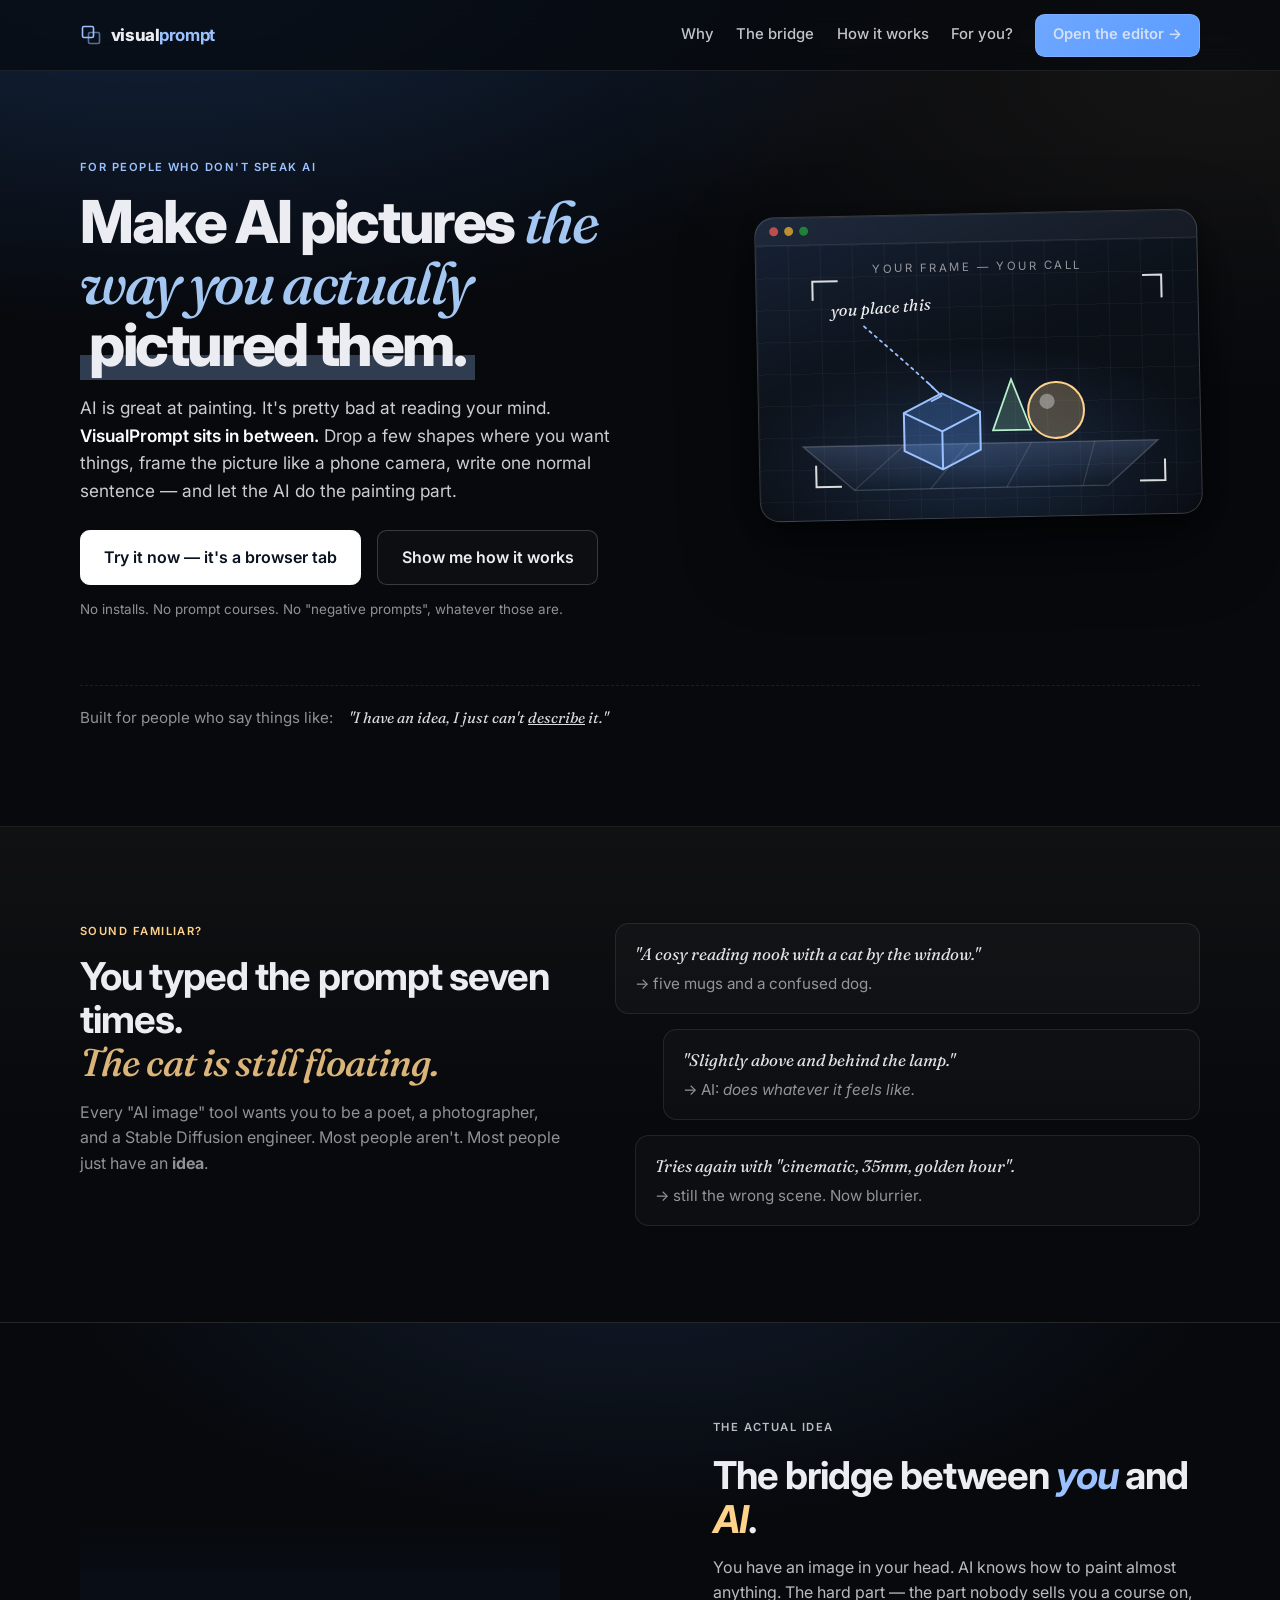
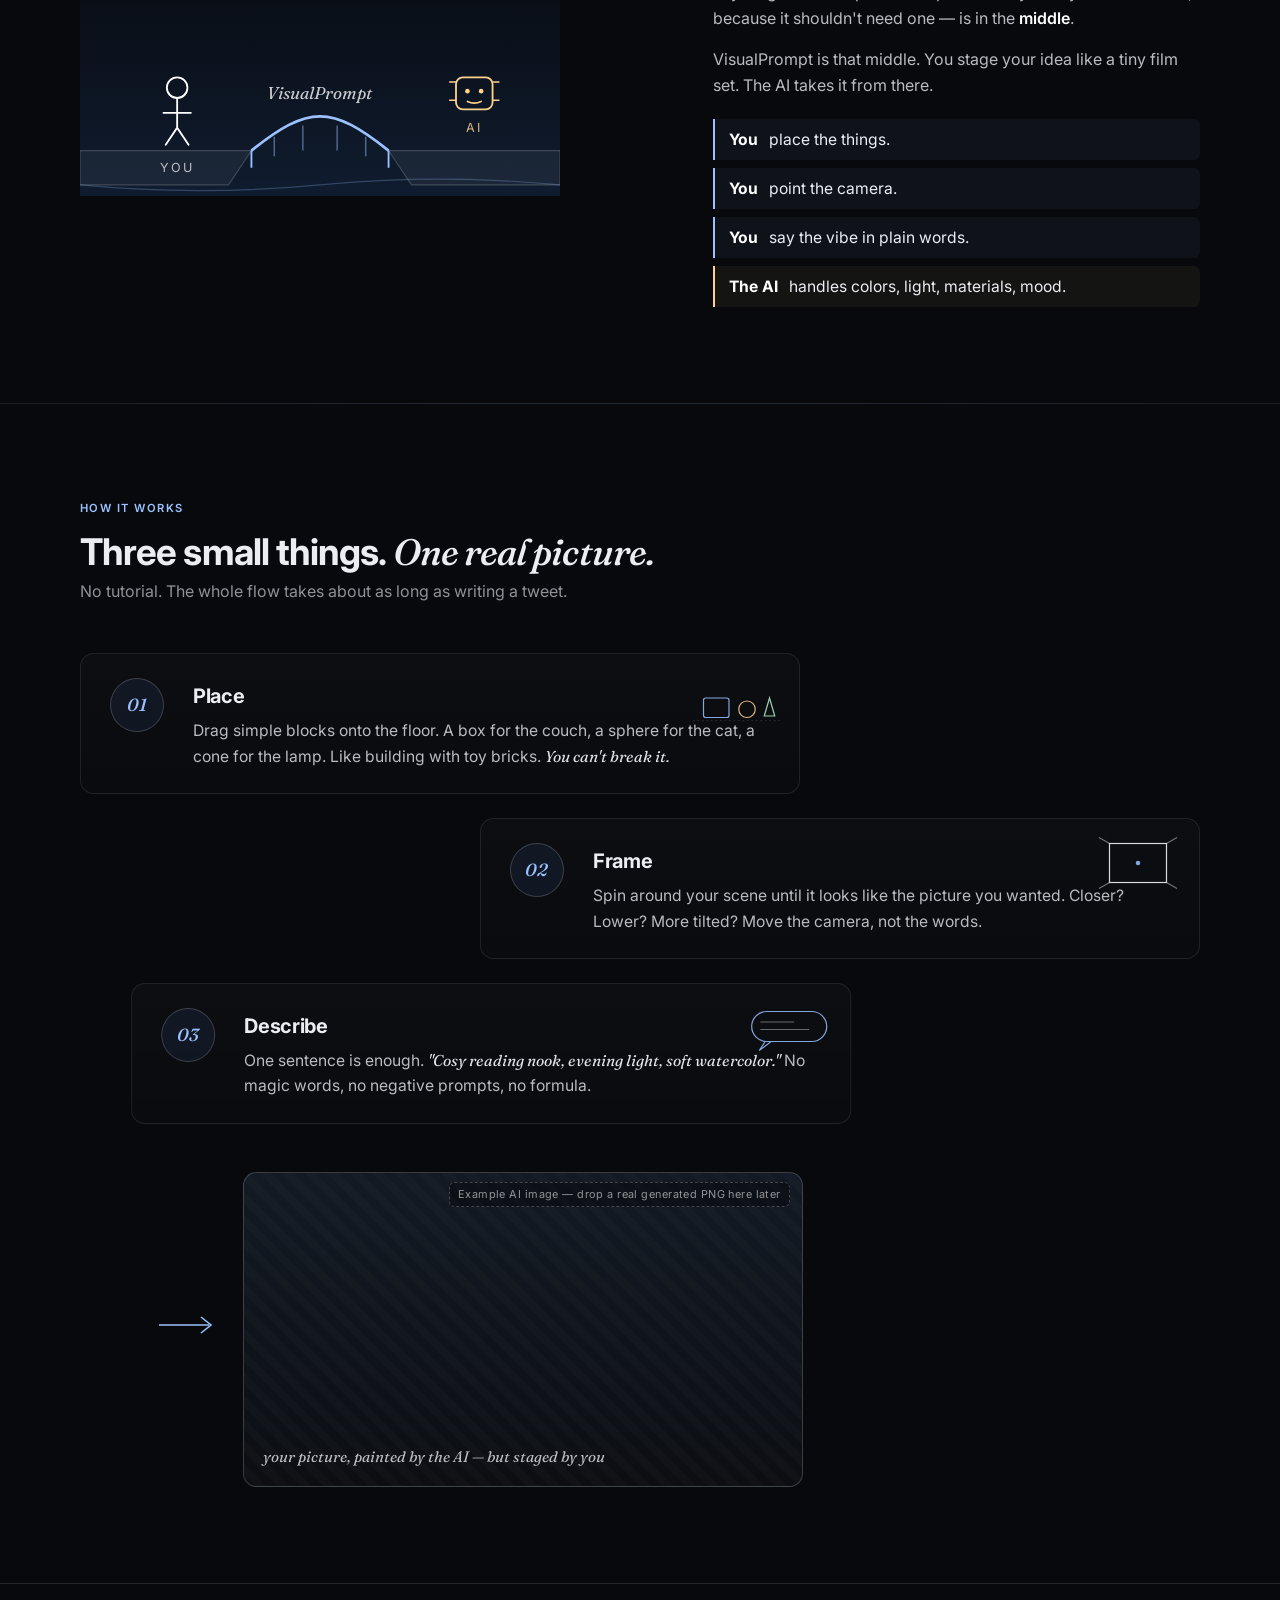
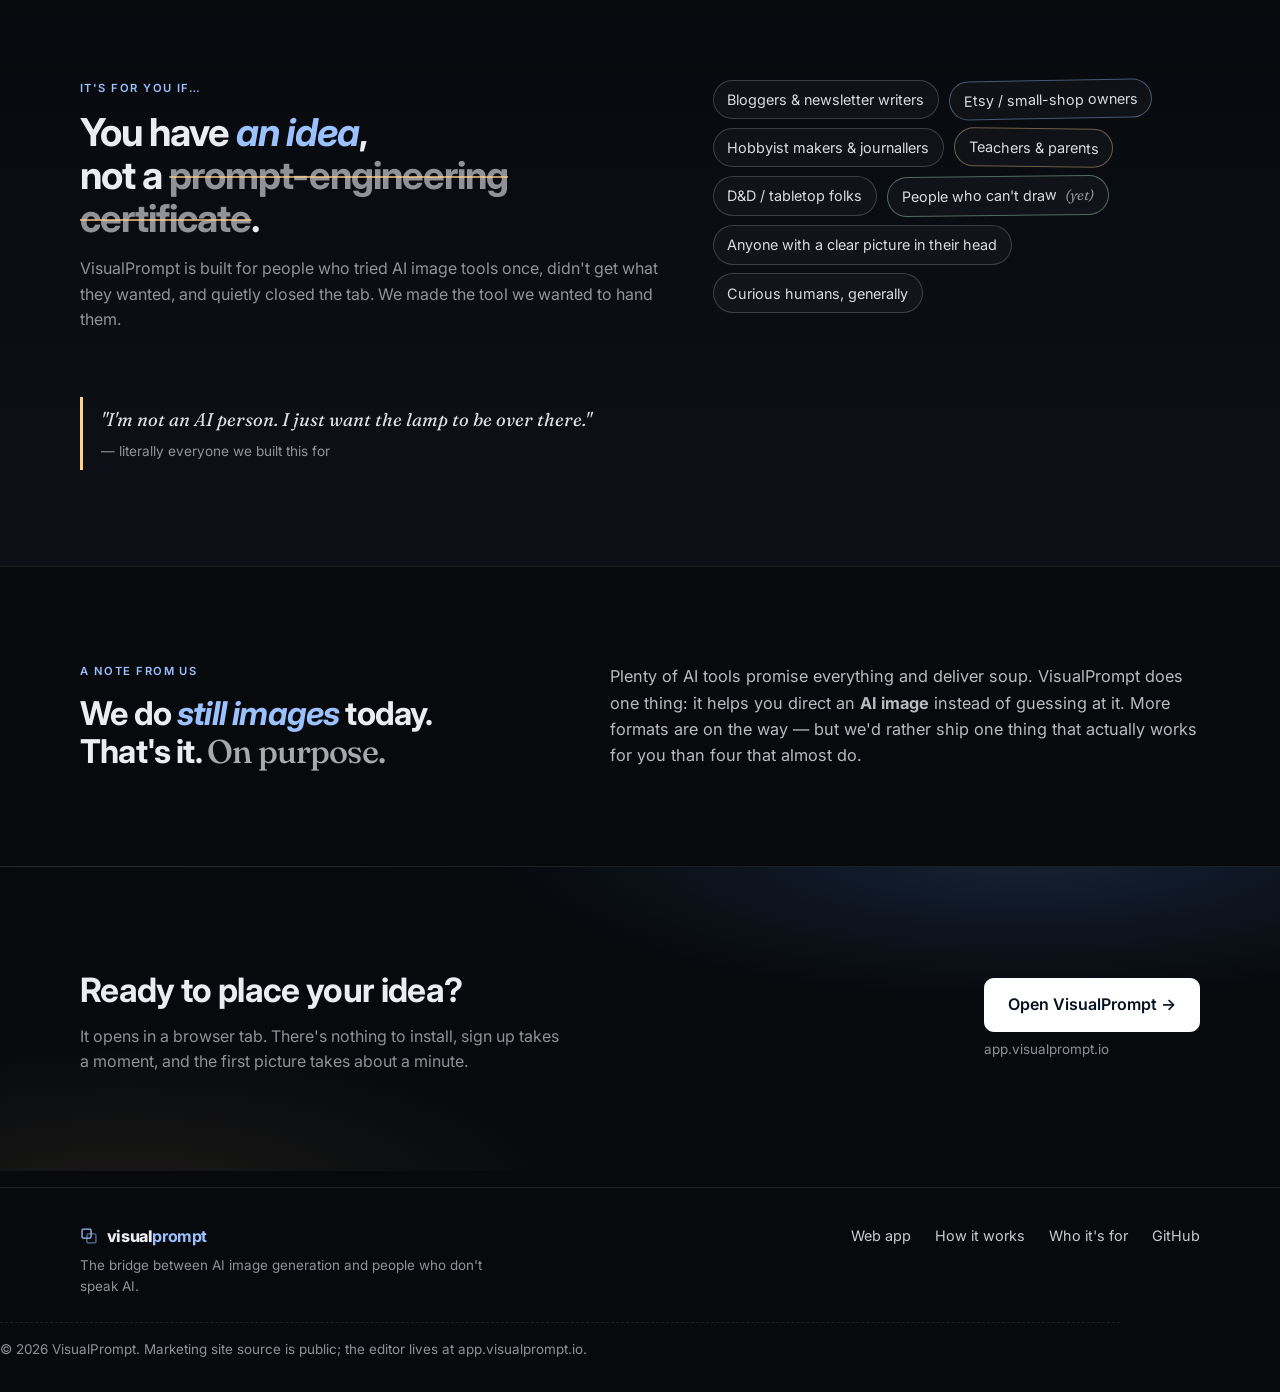
==== commit 3662146a: "Tidy hero stage: remove URL chrome, fix annotation aim, fix overlap. - Drop the "app.visualprompt.io" ====
--- a/site/index.html
+++ b/site/index.html
@@ -74,7 +74,6 @@
           <div class="stage-frame">
             <div class="stage-chrome">
               <span></span><span></span><span></span>
-              <em>app.visualprompt.io</em>
             </div>
             <div class="stage-body">
               <!-- Decorative illustration: a tiny scene + camera framing -->
@@ -108,17 +107,15 @@
                 </g>
                 <!-- caption -->
                 <text x="160" y="14" text-anchor="middle" fill="rgba(255,255,255,0.55)" font-family="Inter, sans-serif" font-size="9" letter-spacing="2">YOUR FRAME — YOUR CALL</text>
+
+                <!-- "you place this" annotation, pointing at the cube top corner -->
+                <g class="scene-annotation">
+                  <text x="44" y="48" fill="rgba(255,255,255,0.92)" font-family="Fraunces, Georgia, serif" font-style="italic" font-size="13" transform="rotate(-3 44 48)">you place this</text>
+                  <path d="M70 56 C 92 76, 108 90, 126 108" stroke="#9bc1ff" stroke-width="1.4" fill="none" stroke-linecap="round" stroke-dasharray="2 3.5"/>
+                  <path d="M120 102 L130 112 L122 116" stroke="#9bc1ff" stroke-width="1.4" fill="none" stroke-linecap="round" stroke-linejoin="round"/>
+                </g>
               </svg>
             </div>
-          </div>
-
-          <!-- Floating "you direct" annotation -->
-          <div class="stage-annotation" aria-hidden="true">
-            <svg width="48" height="36" viewBox="0 0 48 36" fill="none">
-              <path d="M2 4 C 18 8, 30 24, 44 32" stroke="#9bc1ff" stroke-width="1.5" fill="none" stroke-linecap="round" stroke-dasharray="2 4"/>
-              <path d="M40 26 L46 33 L38 34" stroke="#9bc1ff" stroke-width="1.5" fill="none" stroke-linecap="round" stroke-linejoin="round"/>
-            </svg>
-            <span>you place this</span>
           </div>
         </aside>
       </div>
--- a/site/styles.css
+++ b/site/styles.css
@@ -310,11 +310,6 @@
 .stage-chrome span:first-child { background: rgba(255, 95, 86, 0.7); }
 .stage-chrome span:nth-child(2) { background: rgba(255, 189, 46, 0.7); }
 .stage-chrome span:nth-child(3) { background: rgba(39, 201, 63, 0.55); }
-.stage-chrome em {
-  margin-left: auto;
-  font-style: normal;
-  letter-spacing: 0.04em;
-}
 
 .stage-body {
   position: relative;
@@ -354,8 +349,8 @@
 [data-placeholder]::after {
   content: attr(data-placeholder);
   position: absolute;
-  left: 0.75rem;
-  bottom: 0.6rem;
+  right: 0.75rem;
+  top: 0.6rem;
   padding: 0.18rem 0.5rem;
   font-size: 0.68rem;
   letter-spacing: 0.04em;
@@ -366,25 +361,10 @@
   pointer-events: none;
 }
 
-/* Floating annotation pointing at the stage */
-.stage-annotation {
-  position: absolute;
-  left: -3rem;
-  bottom: 1rem;
-  display: inline-flex;
-  align-items: center;
-  gap: 0.4rem;
-  font-family: var(--serif);
-  font-style: italic;
-  font-size: 0.95rem;
-  color: rgba(255, 255, 255, 0.78);
-  transform: rotate(-4deg);
-}
-.stage-annotation svg { flex-shrink: 0; }
-
-@media (max-width: 720px) {
-  .stage-annotation { left: -0.5rem; bottom: -1.6rem; }
-}
+/* The "you place this" annotation lives inside the scene SVG itself
+   (see .scene-illustration > .scene-annotation in index.html) so it
+   scales with the stage at any breakpoint. No external positioning
+   needed here. */
 
 /* --- trust strip --------------------------------------------------- */
 .trust-strip {
@@ -848,6 +828,5 @@
 @media (prefers-reduced-motion: reduce) {
   html { scroll-behavior: auto; }
   .stage-frame { transform: none; }
-  .stage-annotation { transform: none; }
   .chips li { transform: none !important; }
 }
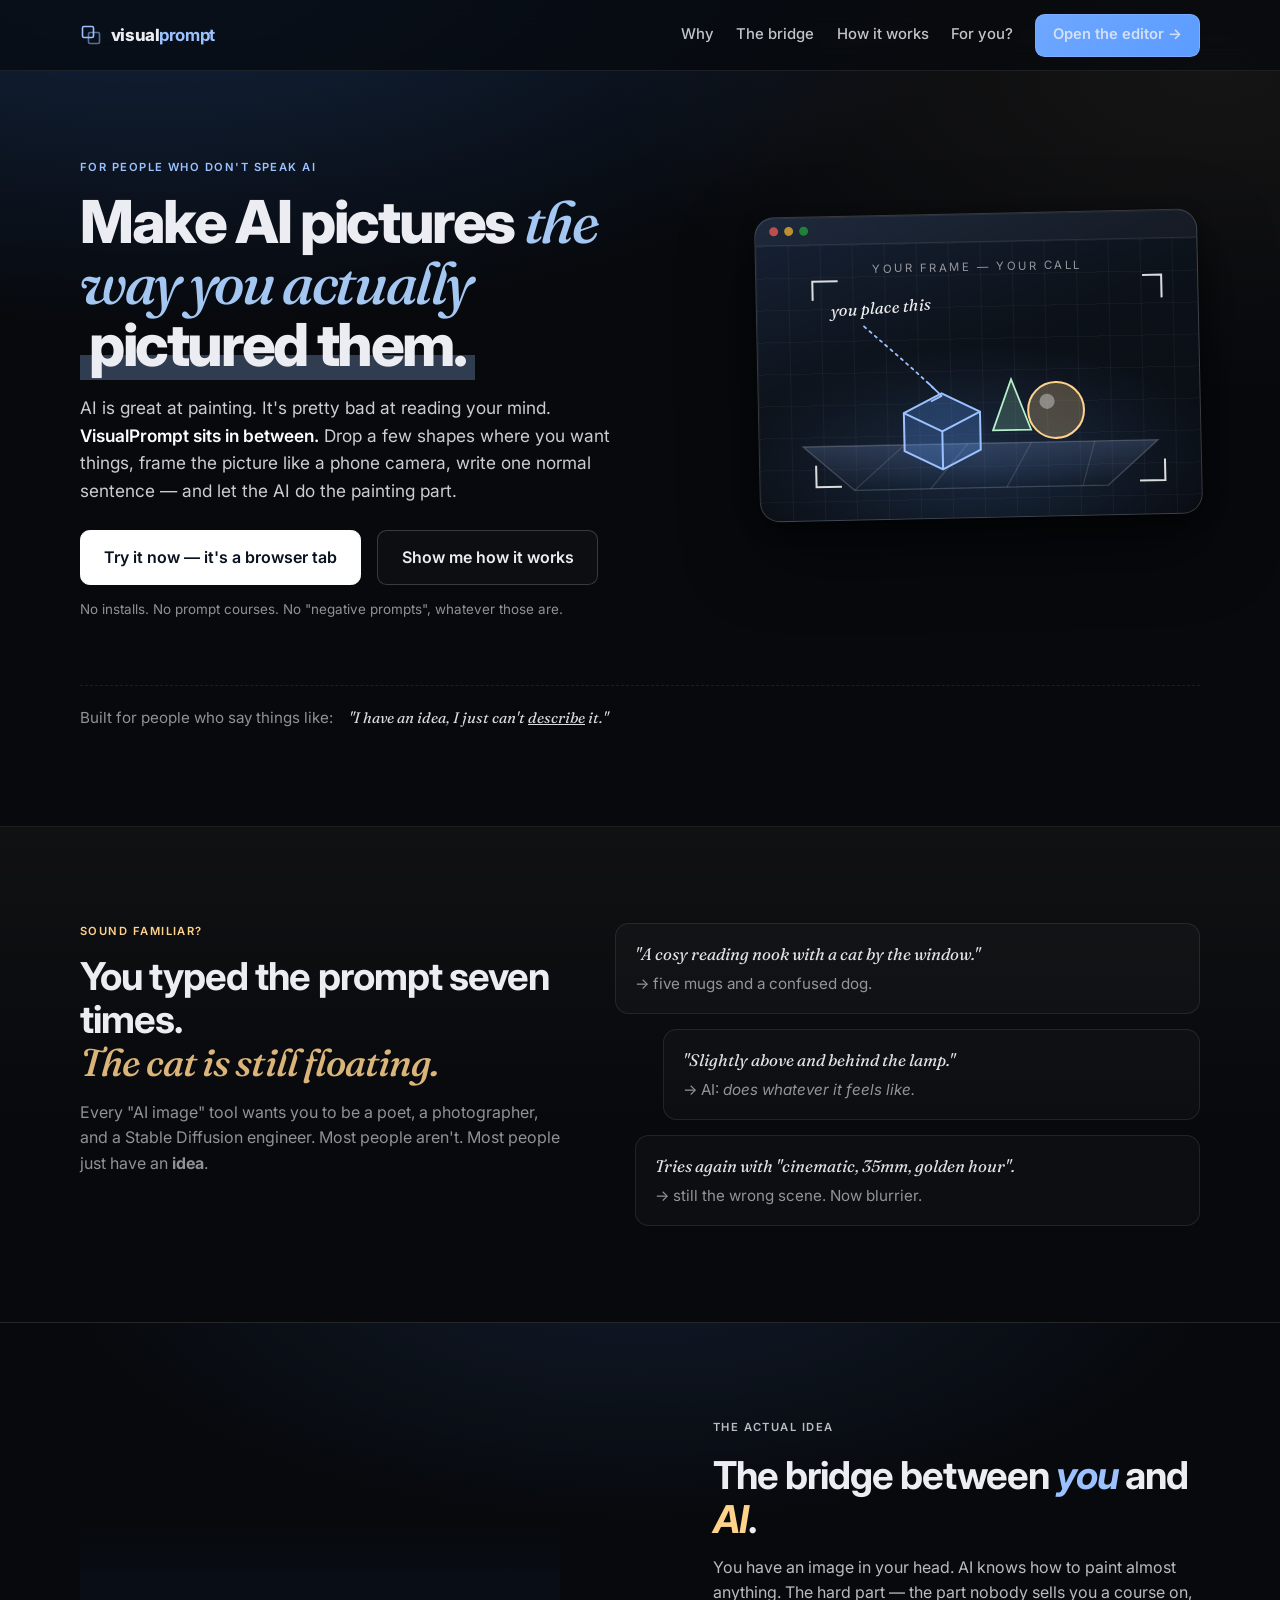
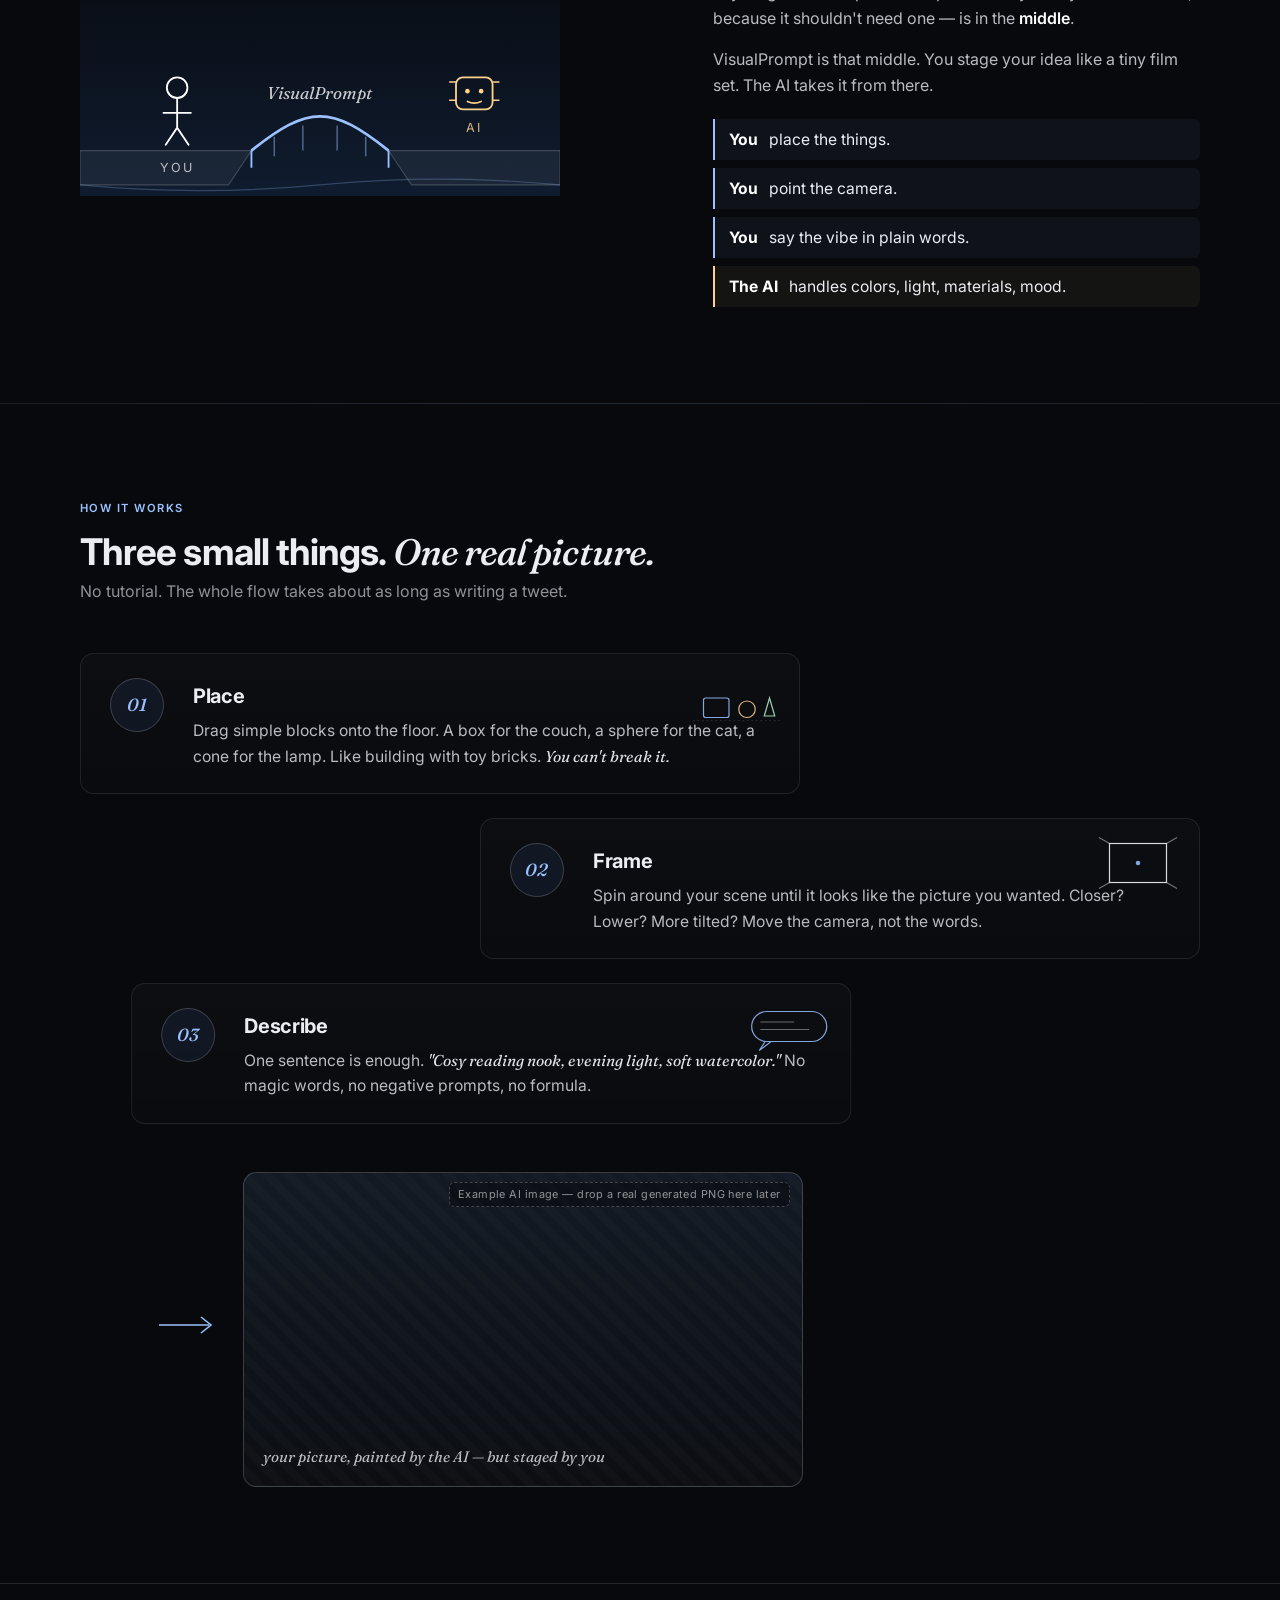
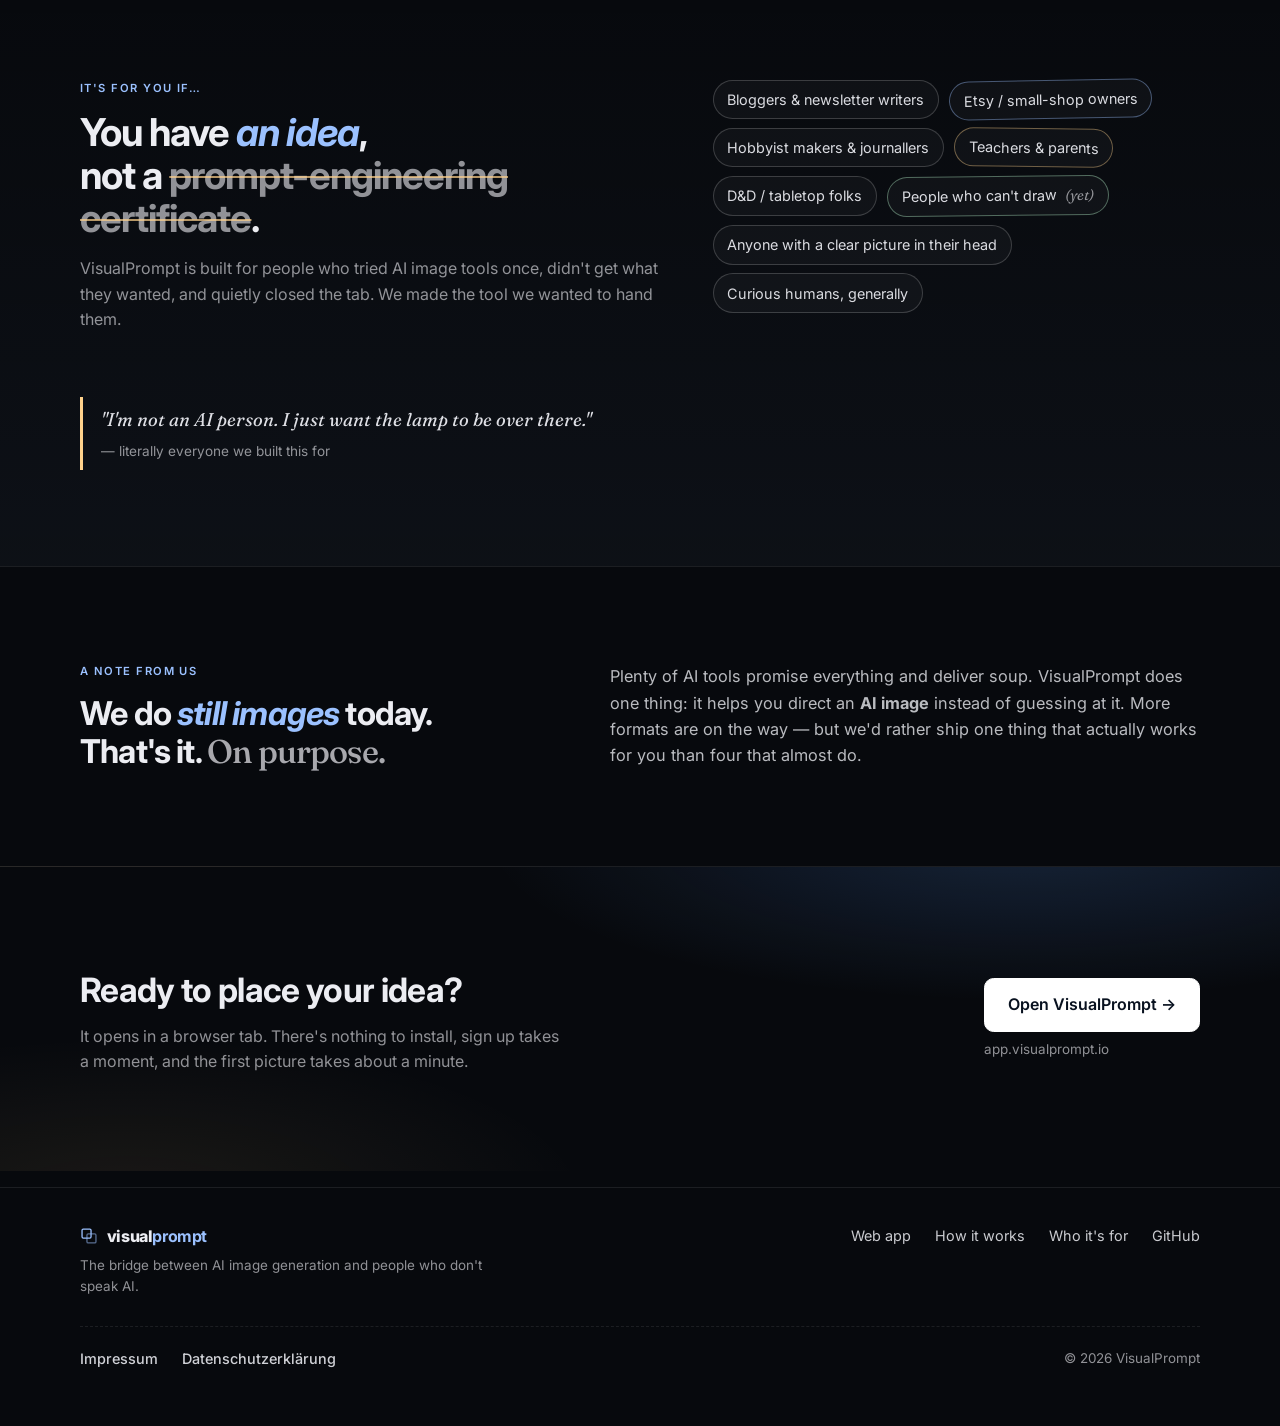
==== commit a960ebdb: "Add Impressum & Datenschutz; tidy footer for visitors. - Replace developer-facing fine print with a " ====
--- a/site/index.html
+++ b/site/index.html
@@ -388,8 +388,14 @@
         <a href="https://github.com/VisualPrompt-io">GitHub</a>
       </nav>
     </div>
-    <div class="container footer-fine small muted">
-      © <span id="yr">2026</span> VisualPrompt. Marketing site source is public; the editor lives at app.visualprompt.io.
+    <div class="container footer-bottom">
+      <nav class="footer-legal" aria-label="Rechtliches">
+        <a href="impressum.html" hreflang="de">Impressum</a>
+        <a href="datenschutz.html" hreflang="de">Datenschutzerklärung</a>
+      </nav>
+      <p class="footer-copyright small muted">
+        © <span id="yr">2026</span> VisualPrompt
+      </p>
     </div>
   </footer>
 
--- a/site/styles.css
+++ b/site/styles.css
@@ -786,7 +786,7 @@
 /* --- footer ------------------------------------------------------- */
 .site-footer {
   border-top: 1px solid var(--line);
-  padding: 2.25rem 0 2rem;
+  padding: 2.25rem 0 0;
   margin-top: 1rem;
   font-size: 0.9rem;
 }
@@ -818,10 +818,153 @@
 }
 .footer-links a:hover { color: #fff; }
 
-.footer-fine {
+.footer-bottom {
+  margin-top: 1.75rem;
+  padding: 1.25rem 0 clamp(2.25rem, 5vw, 3.5rem);
+  border-top: 1px dashed var(--line);
+  display: flex;
+  flex-wrap: wrap;
+  align-items: center;
+  justify-content: space-between;
+  gap: 1rem 1.5rem;
+}
+
+.footer-legal {
+  display: flex;
+  flex-wrap: wrap;
+  gap: 0.75rem 1.5rem;
+}
+
+.footer-legal a {
+  color: rgba(236, 237, 242, 0.88);
+  text-decoration: none;
+  font-weight: 500;
+}
+
+.footer-legal a:hover {
+  color: #fff;
+}
+
+.footer-copyright {
+  margin: 0;
+}
+
+/* Legal subpages: footer is only bottom bar — give it breathing room */
+.site-footer--minimal {
+  border-top: 1px solid var(--line);
+  margin-top: 0;
+  padding-top: 0;
+}
+
+.site-footer--minimal .footer-bottom {
+  margin-top: 0;
+  border-top: none;
+  padding-top: 1.75rem;
+}
+
+/* --- legal subpages (Impressum / Datenschutz) --------------------- */
+.legal-band {
+  padding: clamp(2.25rem, 6vw, 4rem) 0 clamp(3rem, 10vw, 6rem);
+  border-bottom: 1px solid var(--line);
+}
+
+.legal .container--narrow {
+  width: min(40rem, 100% - 2.5rem);
+  margin-inline: auto;
+}
+
+.legal-back {
+  display: inline-block;
+  margin-bottom: 1.75rem;
+  font-weight: 500;
+  font-size: 0.92rem;
+  color: var(--accent);
+  text-decoration: none;
+}
+
+.legal-back:hover {
+  color: #fff;
+}
+
+.legal h1 {
+  margin: 0 0 0.35rem;
+  font-size: clamp(1.65rem, 3.5vw, 2.2rem);
+  letter-spacing: -0.025em;
+  line-height: 1.15;
+}
+
+.legal .legal-meta {
+  margin: 0 0 2rem;
+  font-size: 0.88rem;
+  color: var(--muted);
+}
+
+.legal h2 {
+  margin: 2rem 0 0.65rem;
+  font-size: 1.15rem;
+  font-weight: 700;
+  letter-spacing: -0.015em;
+}
+
+.legal h2:first-of-type {
   margin-top: 1.5rem;
-  padding-top: 1rem;
-  border-top: 1px dashed var(--line);
+}
+
+.legal p,
+.legal li {
+  margin: 0 0 0.85rem;
+  color: var(--text-soft);
+  font-size: 0.98rem;
+}
+
+.legal ul {
+  margin: 0 0 0.85rem;
+  padding-left: 1.25rem;
+}
+
+.legal a {
+  color: var(--accent);
+  text-decoration: underline;
+  text-underline-offset: 0.15em;
+}
+
+.legal a:hover {
+  color: #fff;
+}
+
+.legal .placeholder-notice {
+  margin: 1.5rem 0 1.75rem;
+  padding: 1rem 1.15rem;
+  border-radius: var(--radius-md);
+  border: 1px solid rgba(255, 210, 140, 0.35);
+  background: rgba(255, 210, 140, 0.06);
+  font-size: 0.92rem;
+  color: rgba(236, 237, 242, 0.88);
+}
+
+.legal .legal-placeholder {
+  margin: 1rem 0;
+  padding: 1rem 1.15rem;
+  border-left: 3px solid var(--warm);
+  background: rgba(255, 255, 255, 0.04);
+  border-radius: 0 var(--radius-md) var(--radius-md) 0;
+  font-size: 0.95rem;
+  color: rgba(236, 237, 242, 0.9);
+}
+
+.legal .legal-placeholder dt {
+  font-weight: 600;
+  color: #fff;
+  margin-top: 0.65rem;
+}
+
+.legal .legal-placeholder dt:first-child {
+  margin-top: 0;
+}
+
+.legal .legal-placeholder dd {
+  margin: 0.35rem 0 0;
+  color: var(--muted);
 }
 
 /* --- a11y / motion ------------------------------------------------ */
